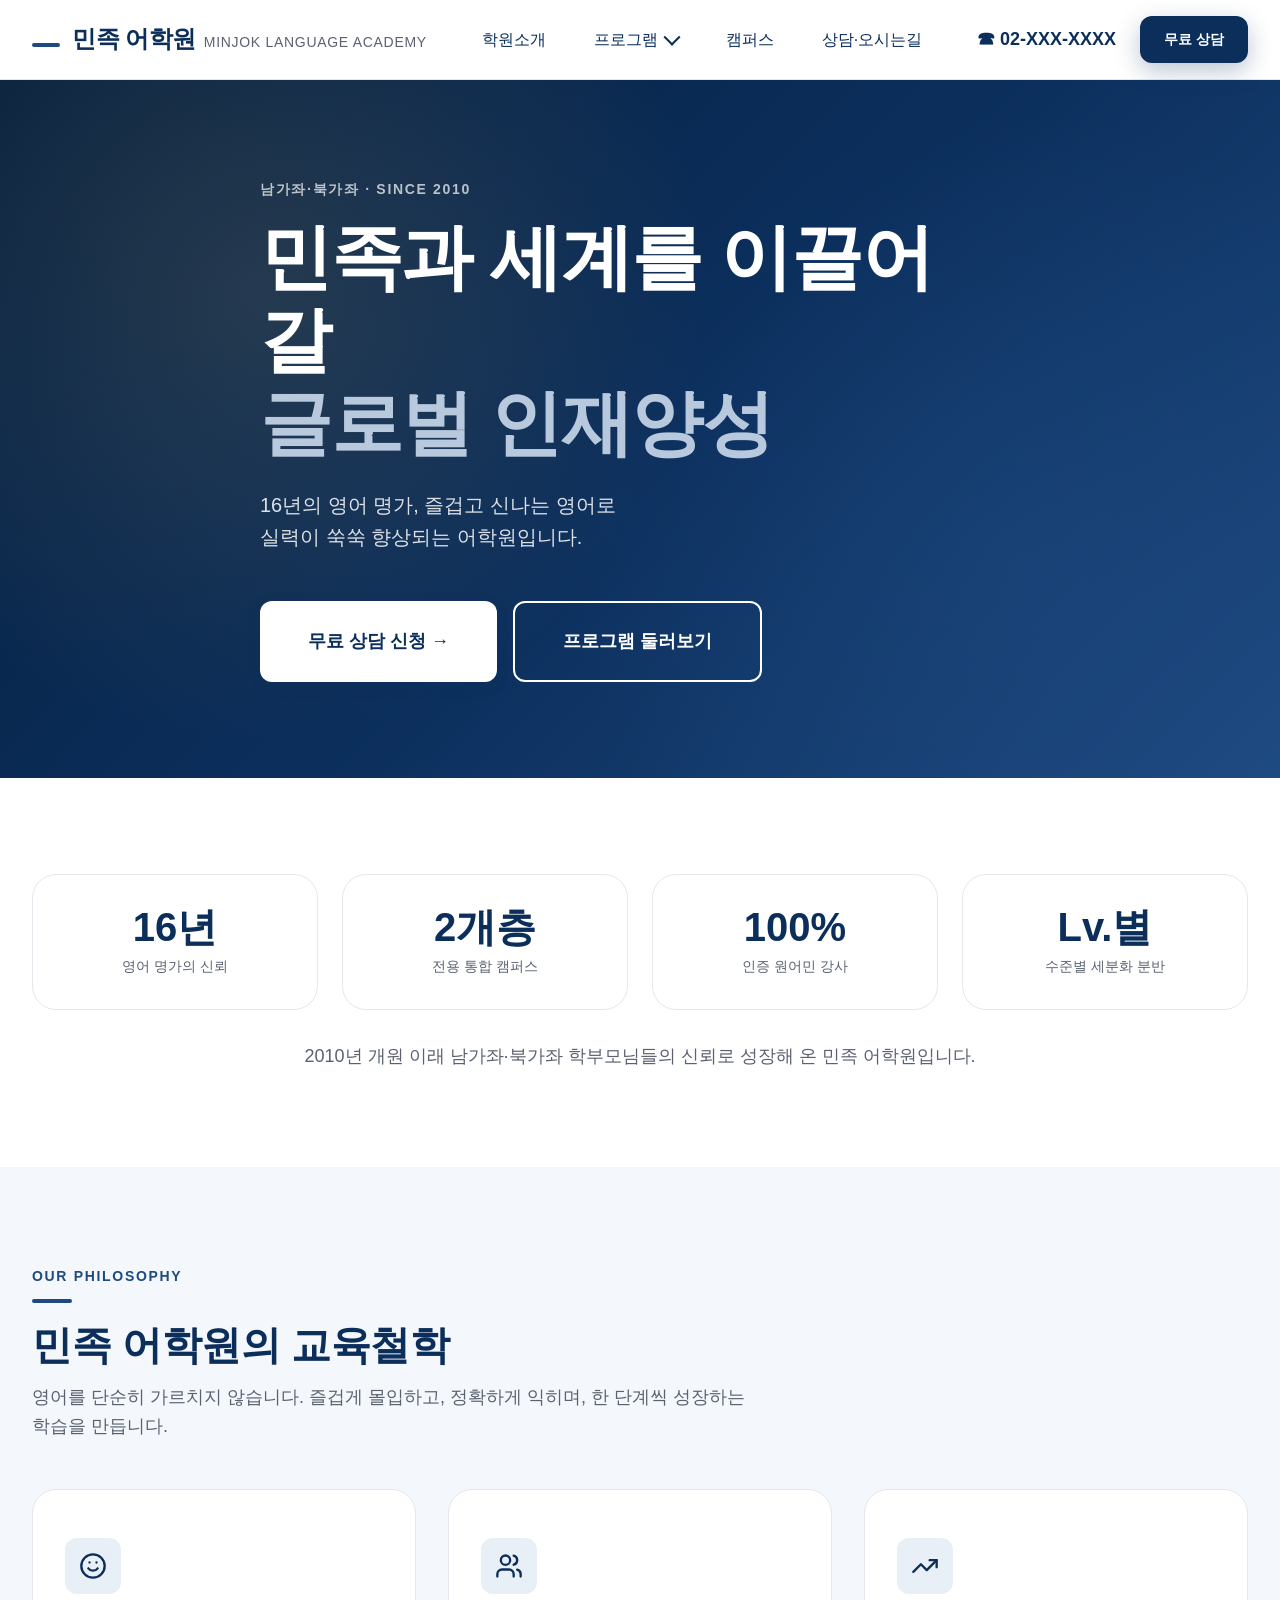
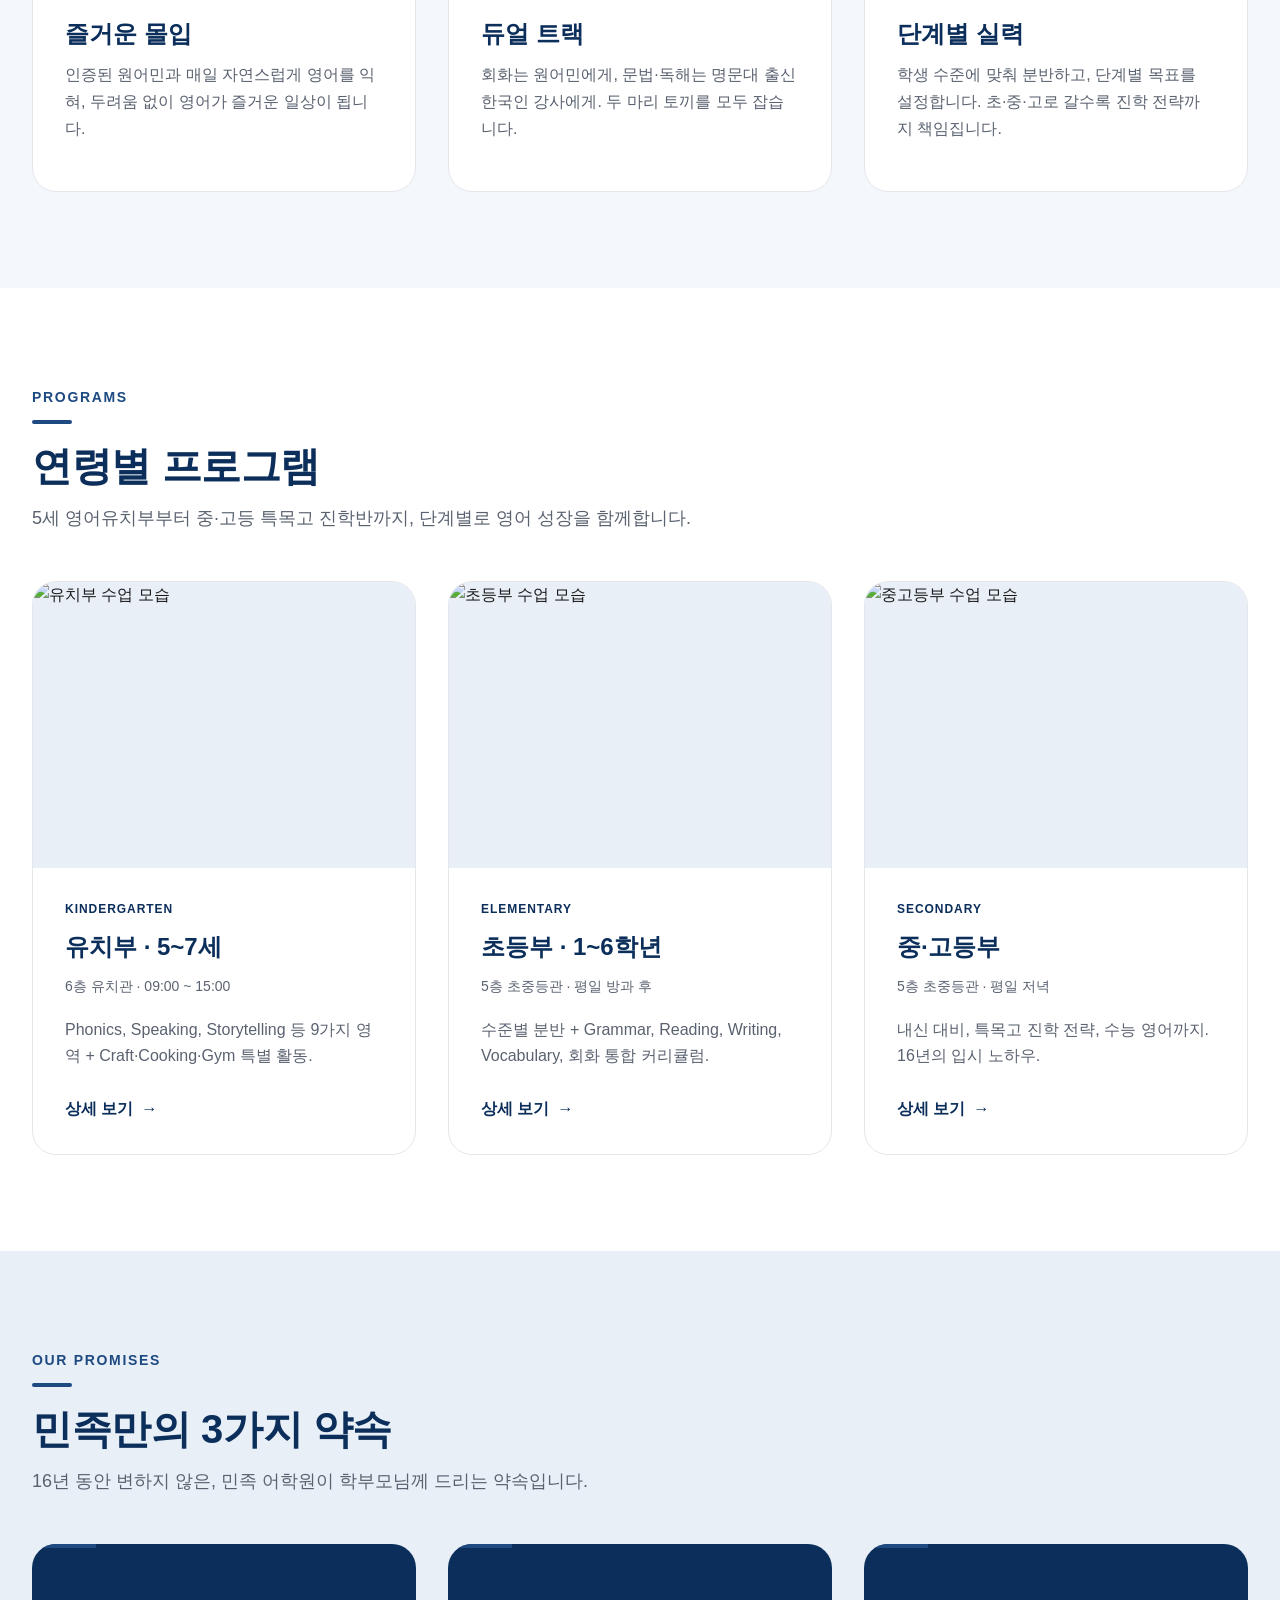
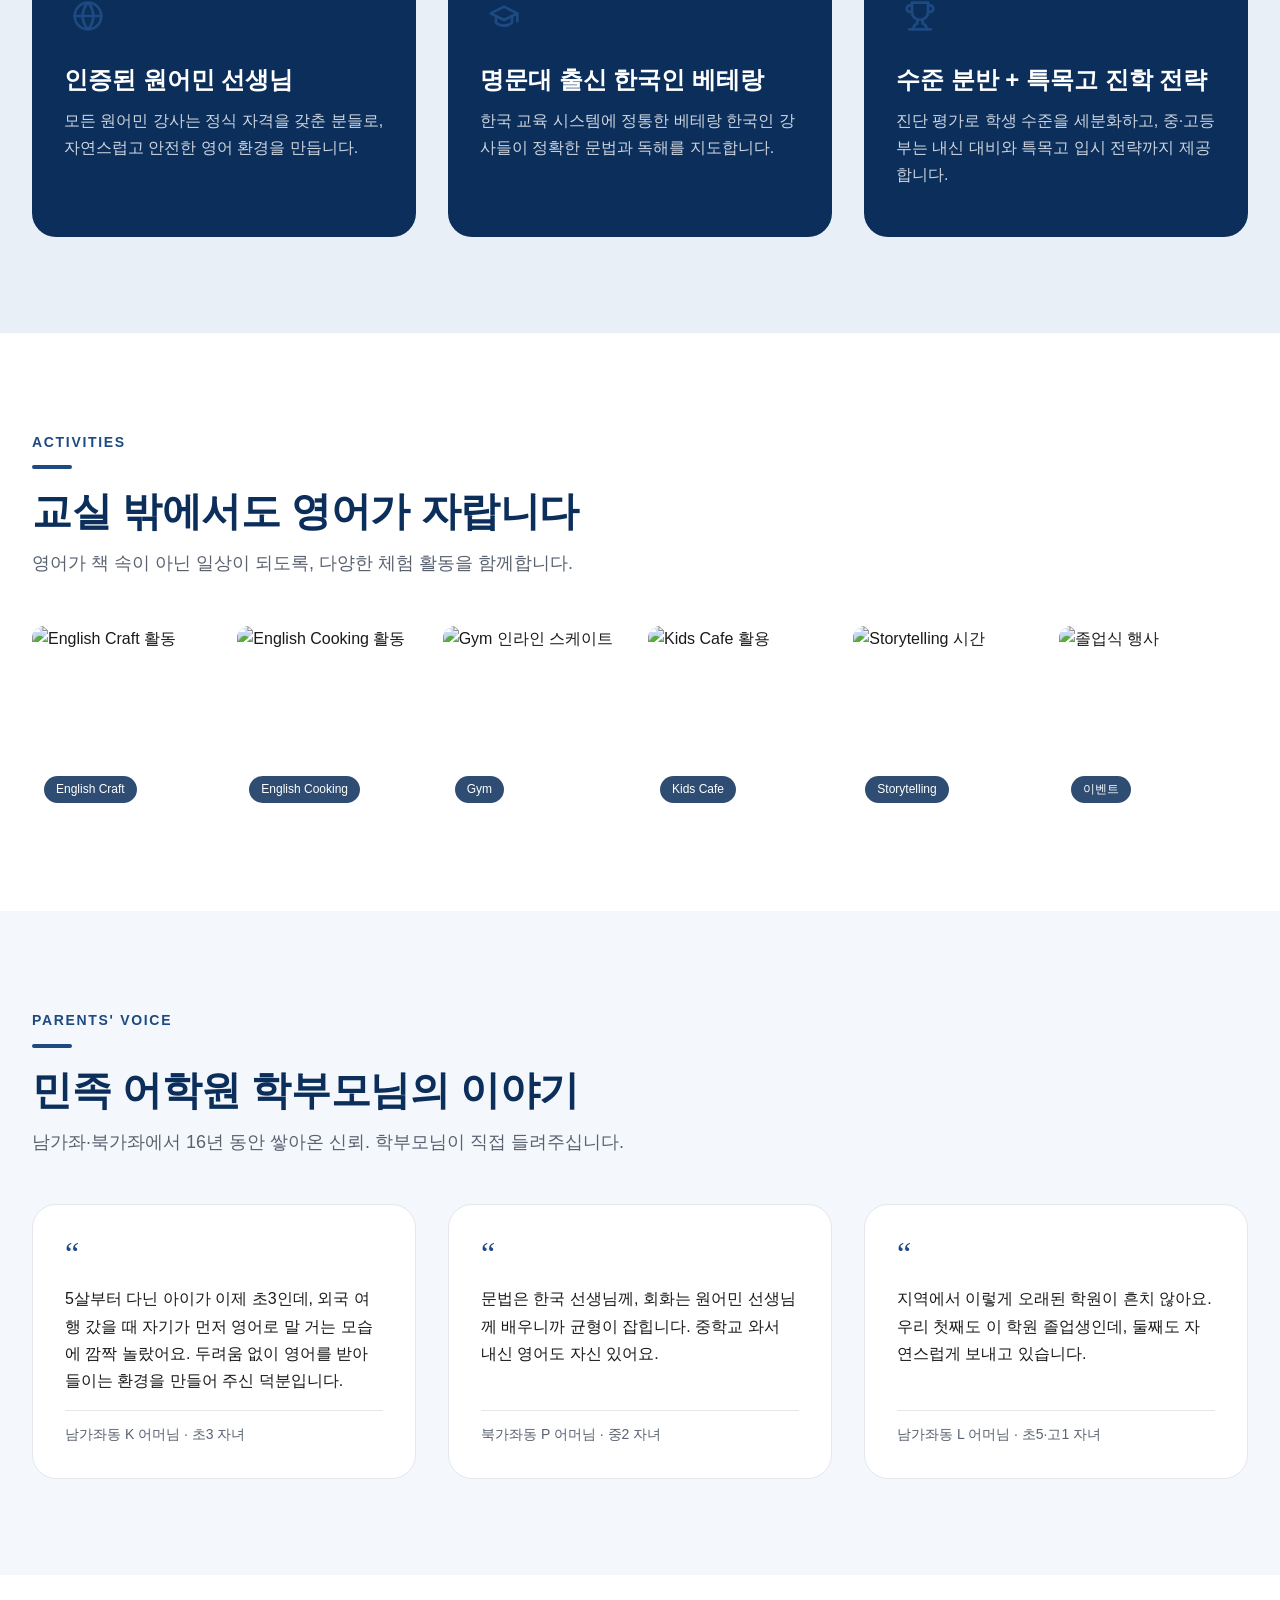
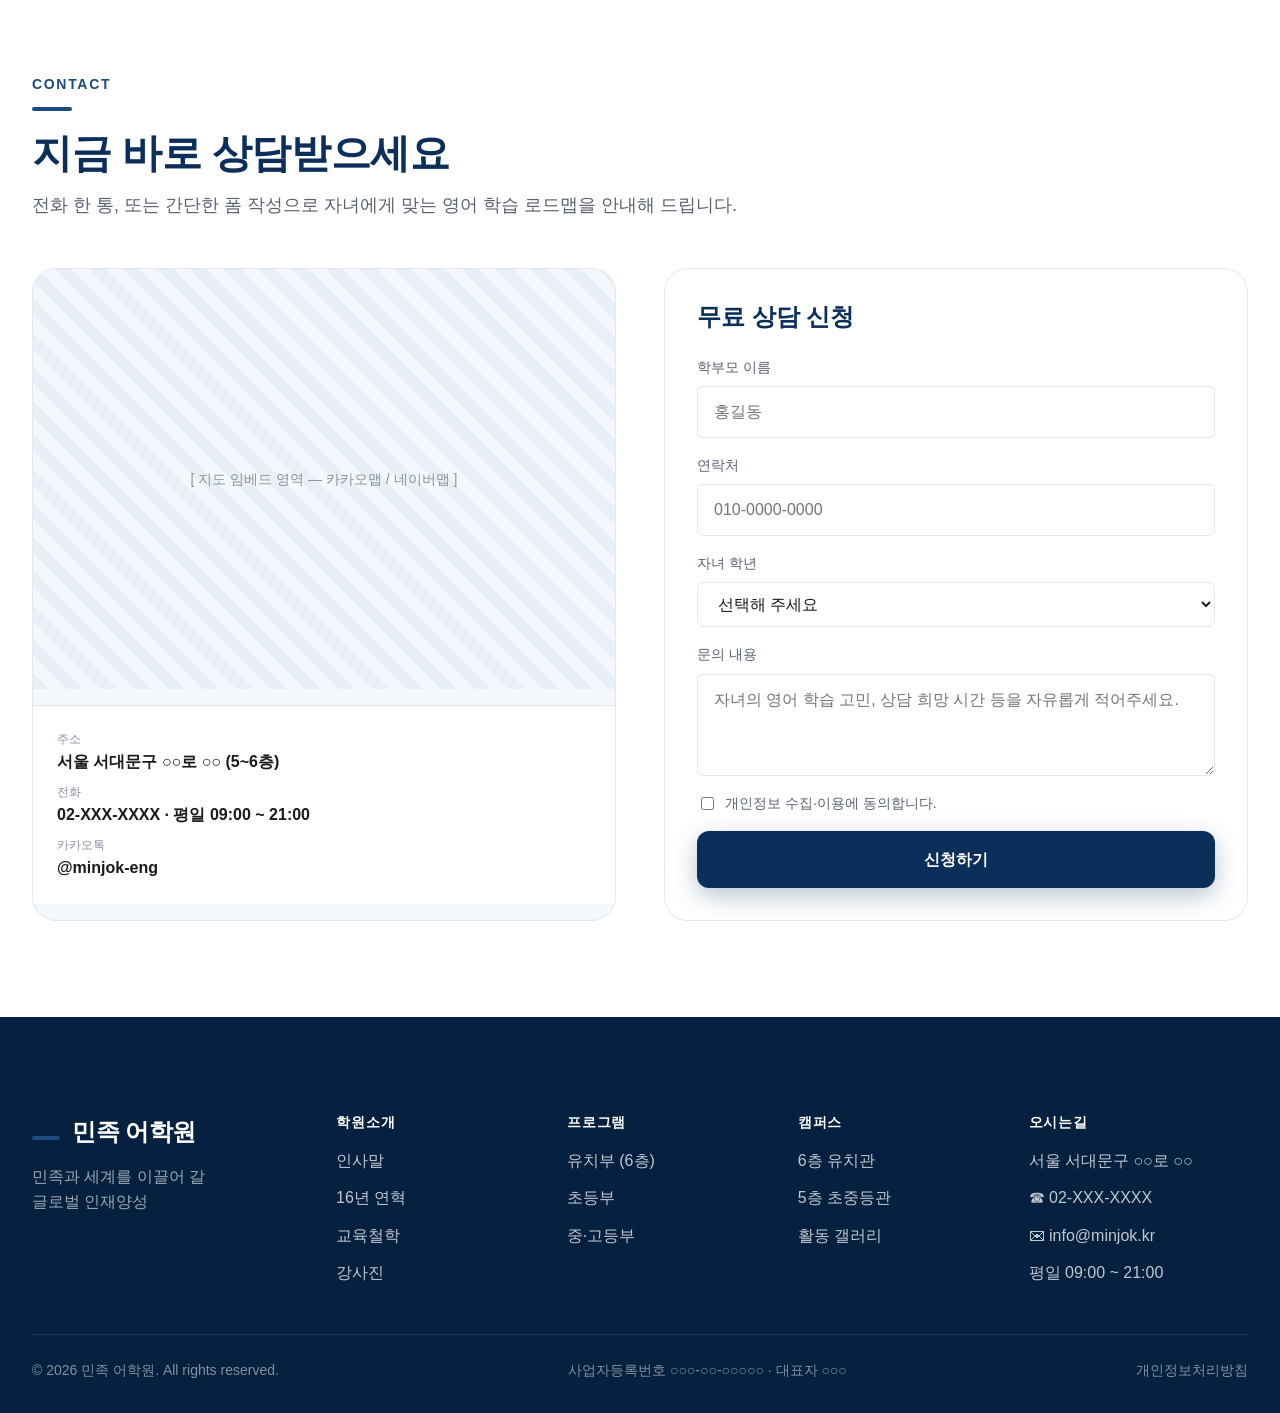
==== index.html @ 3583fe94 "Initial commit: 민족 어학원 홈페이지 — 기획안 + 1차 정적 사이트 - 기획안 6개 문서 (docs/)   - 프로젝트 개요, 사이트맵, 콘텐츠 전략, 와이어프레임," ====
<!DOCTYPE html>
<html lang="ko">
<head>
  <meta charset="UTF-8" />
  <meta name="viewport" content="width=device-width, initial-scale=1" />
  <title>민족 어학원 — 민족과 세계를 이끌어 갈 글로벌 인재양성</title>
  <meta name="description" content="2010년 개원, 인증된 원어민과 명문대 출신 한국인 베테랑 강사진이 함께하는 남가좌·북가좌 지역 영어 명문 어학원. 5~7세 영어 유치부부터 초·중·고 진학반까지." />
  <meta property="og:title" content="민족 어학원 — 16년 영어 명가" />
  <meta property="og:description" content="남가좌·북가좌 16년의 영어 명가. 즐겁고 신나는 영어로 실력이 쑥쑥." />
  <meta property="og:type" content="website" />

  <link rel="preconnect" href="https://cdn.jsdelivr.net" crossorigin />
  <link rel="stylesheet" as="style" crossorigin href="https://cdn.jsdelivr.net/gh/orioncactus/pretendard@v1.3.9/dist/web/static/pretendard.min.css" />
  <link rel="stylesheet" href="/assets/css/main.css" />
</head>
<body>
  <!-- 공통 헤더 -->
  <div data-include="/partials/header.html"></div>

  <main>
    <!-- ===== SECTION 1. Hero ===== -->
    <section class="hero" aria-label="메인 배너">
      <div class="container hero__inner">
        <span class="hero__eyebrow">남가좌·북가좌 · Since 2010</span>
        <h1>
          민족과 세계를 이끌어 갈<br/>
          <span class="hero__highlight">글로벌 인재양성</span>
        </h1>
        <p class="hero__sub">
          16년의 영어 명가, 즐겁고 신나는 영어로<br/>
          실력이 쑥쑥 향상되는 어학원입니다.
        </p>
        <div class="hero__actions">
          <a class="btn btn--white btn--lg" href="/contact.html#consult">무료 상담 신청 →</a>
          <a class="btn btn--ghost-white btn--lg" href="/programs/kindergarten.html">프로그램 둘러보기</a>
        </div>
      </div>
    </section>

    <!-- ===== SECTION 2. Stats (Trust strip) ===== -->
    <section class="section">
      <div class="container">
        <div class="stats">
          <div class="stat">
            <div class="stat__num">16<span>년</span></div>
            <div class="stat__label">영어 명가의 신뢰</div>
          </div>
          <div class="stat">
            <div class="stat__num">2<span>개층</span></div>
            <div class="stat__label">전용 통합 캠퍼스</div>
          </div>
          <div class="stat">
            <div class="stat__num">100<span>%</span></div>
            <div class="stat__label">인증 원어민 강사</div>
          </div>
          <div class="stat">
            <div class="stat__num">Lv.<span>별</span></div>
            <div class="stat__label">수준별 세분화 분반</div>
          </div>
        </div>
        <p class="stats__subline">
          2010년 개원 이래 남가좌·북가좌 학부모님들의 신뢰로 성장해 온 민족 어학원입니다.
        </p>
      </div>
    </section>

    <!-- ===== SECTION 3. Philosophy ===== -->
    <section class="section section--soft" aria-labelledby="philosophyHeading">
      <div class="container">
        <span class="eyebrow">Our Philosophy</span>
        <h2 class="section-heading" id="philosophyHeading">민족 어학원의 교육철학</h2>
        <p class="section-sub">
          영어를 단순히 가르치지 않습니다. 즐겁게 몰입하고, 정확하게 익히며, 한 단계씩 성장하는 학습을 만듭니다.
        </p>

        <div class="philosophy">
          <article class="philo-card">
            <div class="philo-card__icon" aria-hidden="true">
              <!-- Lucide: smile -->
              <svg viewBox="0 0 24 24" fill="none" stroke="currentColor" stroke-width="2" stroke-linecap="round" stroke-linejoin="round"><circle cx="12" cy="12" r="10"/><path d="M8 14s1.5 2 4 2 4-2 4-2"/><line x1="9" y1="9" x2="9.01" y2="9"/><line x1="15" y1="9" x2="15.01" y2="9"/></svg>
            </div>
            <h3>즐거운 몰입</h3>
            <p>인증된 원어민과 매일 자연스럽게 영어를 익혀, 두려움 없이 영어가 즐거운 일상이 됩니다.</p>
          </article>

          <article class="philo-card">
            <div class="philo-card__icon" aria-hidden="true">
              <!-- Lucide: users -->
              <svg viewBox="0 0 24 24" fill="none" stroke="currentColor" stroke-width="2" stroke-linecap="round" stroke-linejoin="round"><path d="M16 21v-2a4 4 0 0 0-4-4H6a4 4 0 0 0-4 4v2"/><circle cx="9" cy="7" r="4"/><path d="M22 21v-2a4 4 0 0 0-3-3.87"/><path d="M16 3.13a4 4 0 0 1 0 7.75"/></svg>
            </div>
            <h3>듀얼 트랙</h3>
            <p>회화는 원어민에게, 문법·독해는 명문대 출신 한국인 강사에게. 두 마리 토끼를 모두 잡습니다.</p>
          </article>

          <article class="philo-card">
            <div class="philo-card__icon" aria-hidden="true">
              <!-- Lucide: trending-up -->
              <svg viewBox="0 0 24 24" fill="none" stroke="currentColor" stroke-width="2" stroke-linecap="round" stroke-linejoin="round"><polyline points="22 7 13.5 15.5 8.5 10.5 2 17"/><polyline points="16 7 22 7 22 13"/></svg>
            </div>
            <h3>단계별 실력</h3>
            <p>학생 수준에 맞춰 분반하고, 단계별 목표를 설정합니다. 초·중·고로 갈수록 진학 전략까지 책임집니다.</p>
          </article>
        </div>
      </div>
    </section>

    <!-- ===== SECTION 4. Programs ===== -->
    <section class="section" aria-labelledby="programsHeading">
      <div class="container">
        <span class="eyebrow">Programs</span>
        <h2 class="section-heading" id="programsHeading">연령별 프로그램</h2>
        <p class="section-sub">5세 영어유치부부터 중·고등 특목고 진학반까지, 단계별로 영어 성장을 함께합니다.</p>

        <div class="programs">
          <article class="program-card">
            <img class="program-card__img" src="https://picsum.photos/seed/kindergarten/800/600" alt="유치부 수업 모습" loading="lazy" />
            <div class="program-card__body">
              <span class="program-card__tag">Kindergarten</span>
              <h3>유치부 · 5~7세</h3>
              <p class="program-card__meta">6층 유치관 · 09:00 ~ 15:00</p>
              <p class="program-card__desc">Phonics, Speaking, Storytelling 등 9가지 영역 + Craft·Cooking·Gym 특별 활동.</p>
              <a class="text-link program-card__link" href="/programs/kindergarten.html">상세 보기</a>
            </div>
          </article>

          <article class="program-card">
            <img class="program-card__img" src="https://picsum.photos/seed/elementary/800/600" alt="초등부 수업 모습" loading="lazy" />
            <div class="program-card__body">
              <span class="program-card__tag">Elementary</span>
              <h3>초등부 · 1~6학년</h3>
              <p class="program-card__meta">5층 초중등관 · 평일 방과 후</p>
              <p class="program-card__desc">수준별 분반 + Grammar, Reading, Writing, Vocabulary, 회화 통합 커리큘럼.</p>
              <a class="text-link program-card__link" href="/programs/elementary.html">상세 보기</a>
            </div>
          </article>

          <article class="program-card">
            <img class="program-card__img" src="https://picsum.photos/seed/secondary/800/600" alt="중고등부 수업 모습" loading="lazy" />
            <div class="program-card__body">
              <span class="program-card__tag">Secondary</span>
              <h3>중·고등부</h3>
              <p class="program-card__meta">5층 초중등관 · 평일 저녁</p>
              <p class="program-card__desc">내신 대비, 특목고 진학 전략, 수능 영어까지. 16년의 입시 노하우.</p>
              <a class="text-link program-card__link" href="/programs/secondary.html">상세 보기</a>
            </div>
          </article>
        </div>
      </div>
    </section>

    <!-- ===== SECTION 5. Promises (3) ===== -->
    <section class="section section--cool" aria-labelledby="promisesHeading">
      <div class="container">
        <span class="eyebrow">Our Promises</span>
        <h2 class="section-heading" id="promisesHeading">민족만의 3가지 약속</h2>
        <p class="section-sub">16년 동안 변하지 않은, 민족 어학원이 학부모님께 드리는 약속입니다.</p>

        <div class="promises">
          <article class="promise">
            <div class="promise__icon" aria-hidden="true">
              <!-- Lucide: globe -->
              <svg viewBox="0 0 24 24" fill="none" stroke="currentColor" stroke-width="2" stroke-linecap="round" stroke-linejoin="round"><circle cx="12" cy="12" r="10"/><line x1="2" y1="12" x2="22" y2="12"/><path d="M12 2a15.3 15.3 0 0 1 4 10 15.3 15.3 0 0 1-4 10 15.3 15.3 0 0 1-4-10 15.3 15.3 0 0 1 4-10z"/></svg>
            </div>
            <h3>인증된 원어민 선생님</h3>
            <p>모든 원어민 강사는 정식 자격을 갖춘 분들로, 자연스럽고 안전한 영어 환경을 만듭니다.</p>
          </article>

          <article class="promise">
            <div class="promise__icon" aria-hidden="true">
              <!-- Lucide: graduation-cap -->
              <svg viewBox="0 0 24 24" fill="none" stroke="currentColor" stroke-width="2" stroke-linecap="round" stroke-linejoin="round"><path d="M22 10v6M2 10l10-5 10 5-10 5z"/><path d="M6 12v5c3 3 9 3 12 0v-5"/></svg>
            </div>
            <h3>명문대 출신 한국인 베테랑</h3>
            <p>한국 교육 시스템에 정통한 베테랑 한국인 강사들이 정확한 문법과 독해를 지도합니다.</p>
          </article>

          <article class="promise">
            <div class="promise__icon" aria-hidden="true">
              <!-- Lucide: trophy -->
              <svg viewBox="0 0 24 24" fill="none" stroke="currentColor" stroke-width="2" stroke-linecap="round" stroke-linejoin="round"><path d="M6 9H4.5a2.5 2.5 0 0 1 0-5H6"/><path d="M18 9h1.5a2.5 2.5 0 0 0 0-5H18"/><path d="M4 22h16"/><path d="M10 14.66V17c0 .55-.47.98-.97 1.21C7.85 18.75 7 20.24 7 22"/><path d="M14 14.66V17c0 .55.47.98.97 1.21C16.15 18.75 17 20.24 17 22"/><path d="M18 2H6v7a6 6 0 0 0 12 0V2Z"/></svg>
            </div>
            <h3>수준 분반 + 특목고 진학 전략</h3>
            <p>진단 평가로 학생 수준을 세분화하고, 중·고등부는 내신 대비와 특목고 입시 전략까지 제공합니다.</p>
          </article>
        </div>
      </div>
    </section>

    <!-- ===== SECTION 6. Gallery ===== -->
    <section class="section" aria-labelledby="galleryHeading">
      <div class="container">
        <span class="eyebrow">Activities</span>
        <h2 class="section-heading" id="galleryHeading">교실 밖에서도 영어가 자랍니다</h2>
        <p class="section-sub">영어가 책 속이 아닌 일상이 되도록, 다양한 체험 활동을 함께합니다.</p>

        <div class="gallery">
          <div class="gallery__item"><img src="https://picsum.photos/seed/craft/600/600" alt="English Craft 활동" loading="lazy"/><span>English Craft</span></div>
          <div class="gallery__item"><img src="https://picsum.photos/seed/cooking/600/600" alt="English Cooking 활동" loading="lazy"/><span>English Cooking</span></div>
          <div class="gallery__item"><img src="https://picsum.photos/seed/gym/600/600" alt="Gym 인라인 스케이트" loading="lazy"/><span>Gym</span></div>
          <div class="gallery__item"><img src="https://picsum.photos/seed/cafe/600/600" alt="Kids Cafe 활용" loading="lazy"/><span>Kids Cafe</span></div>
          <div class="gallery__item"><img src="https://picsum.photos/seed/storytelling/600/600" alt="Storytelling 시간" loading="lazy"/><span>Storytelling</span></div>
          <div class="gallery__item"><img src="https://picsum.photos/seed/event/600/600" alt="졸업식 행사" loading="lazy"/><span>이벤트</span></div>
        </div>
      </div>
    </section>

    <!-- ===== SECTION 7. Reviews ===== -->
    <section class="section section--soft" aria-labelledby="reviewsHeading">
      <div class="container">
        <span class="eyebrow">Parents' Voice</span>
        <h2 class="section-heading" id="reviewsHeading">민족 어학원 학부모님의 이야기</h2>
        <p class="section-sub">남가좌·북가좌에서 16년 동안 쌓아온 신뢰. 학부모님이 직접 들려주십니다.</p>

        <div class="reviews">
          <article class="review">
            <span class="review__quote" aria-hidden="true">“</span>
            <p class="review__body">5살부터 다닌 아이가 이제 초3인데, 외국 여행 갔을 때 자기가 먼저 영어로 말 거는 모습에 깜짝 놀랐어요. 두려움 없이 영어를 받아들이는 환경을 만들어 주신 덕분입니다.</p>
            <p class="review__author">남가좌동 K 어머님 · 초3 자녀</p>
          </article>

          <article class="review">
            <span class="review__quote" aria-hidden="true">“</span>
            <p class="review__body">문법은 한국 선생님께, 회화는 원어민 선생님께 배우니까 균형이 잡힙니다. 중학교 와서 내신 영어도 자신 있어요.</p>
            <p class="review__author">북가좌동 P 어머님 · 중2 자녀</p>
          </article>

          <article class="review">
            <span class="review__quote" aria-hidden="true">“</span>
            <p class="review__body">지역에서 이렇게 오래된 학원이 흔치 않아요. 우리 첫째도 이 학원 졸업생인데, 둘째도 자연스럽게 보내고 있습니다.</p>
            <p class="review__author">남가좌동 L 어머님 · 초5·고1 자녀</p>
          </article>
        </div>
      </div>
    </section>

    <!-- ===== SECTION 8. Contact ===== -->
    <section class="section" id="consult" aria-labelledby="contactHeading">
      <div class="container">
        <span class="eyebrow">Contact</span>
        <h2 class="section-heading" id="contactHeading">지금 바로 상담받으세요</h2>
        <p class="section-sub">
          전화 한 통, 또는 간단한 폼 작성으로 자녀에게 맞는 영어 학습 로드맵을 안내해 드립니다.
        </p>

        <div class="contact-grid">
          <div class="map-card">
            <div class="map-card__map" aria-label="지도">[ 지도 임베드 영역 — 카카오맵 / 네이버맵 ]</div>
            <dl class="map-card__info">
              <div><dt>주소</dt><dd>서울 서대문구 ○○로 ○○ (5~6층)</dd></div>
              <div><dt>전화</dt><dd><a href="tel:02-XXX-XXXX">02-XXX-XXXX</a> · 평일 09:00 ~ 21:00</dd></div>
              <div><dt>카카오톡</dt><dd>@minjok-eng</dd></div>
            </dl>
          </div>

          <form class="contact-form" id="consultForm" novalidate>
            <h3>무료 상담 신청</h3>
            <div class="form-row">
              <label for="parentName">학부모 이름</label>
              <input id="parentName" name="parentName" type="text" required placeholder="홍길동" />
            </div>
            <div class="form-row">
              <label for="phone">연락처</label>
              <input id="phone" name="phone" type="tel" required placeholder="010-0000-0000" />
            </div>
            <div class="form-row">
              <label for="grade">자녀 학년</label>
              <select id="grade" name="grade" required>
                <option value="">선택해 주세요</option>
                <option>유아 5세</option>
                <option>유아 6세</option>
                <option>유아 7세</option>
                <option>초1</option>
                <option>초2</option>
                <option>초3</option>
                <option>초4</option>
                <option>초5</option>
                <option>초6</option>
                <option>중1</option>
                <option>중2</option>
                <option>중3</option>
                <option>고1~3</option>
              </select>
            </div>
            <div class="form-row">
              <label for="message">문의 내용</label>
              <textarea id="message" name="message" rows="3" placeholder="자녀의 영어 학습 고민, 상담 희망 시간 등을 자유롭게 적어주세요."></textarea>
            </div>
            <label class="form-checkbox">
              <input type="checkbox" required />
              개인정보 수집·이용에 동의합니다.
            </label>
            <button class="btn btn--primary btn--block" type="submit">신청하기</button>
            <p class="form-status" role="status" aria-live="polite"></p>
          </form>
        </div>
      </div>
    </section>
  </main>

  <!-- 공통 푸터 -->
  <div data-include="/partials/footer.html"></div>

  <script src="/assets/js/main.js"></script>
</body>
</html>
---- assets/css/main.css ----
/* ============================================================
   민족 어학원 — main.css
   디자인 토큰은 docs/04-design-guide.md 기반.
   ============================================================ */

/* -----------------------------
   1. Design Tokens
   ----------------------------- */
:root {
  /* Brand — RISE-style deep blue + white monochrome */
  --color-primary: #0B2E5B;
  --color-primary-dark: #06203F;
  --color-primary-light: #1E4A82;
  --color-accent: #1E4A82;
  --color-accent-dark: #0B2E5B;
  --color-accent-light: #B8C9DD;

  /* Neutral */
  --color-bg: #FFFFFF;
  --color-bg-soft: #F4F7FB;
  --color-bg-cool: #E8EFF7;
  --color-text: #1A1A1A;
  --color-text-sub: #5A6270;
  --color-text-mute: #8B92A0;
  --color-border: #E4E7EB;
  --color-border-strong: #C9CED6;

  /* System */
  --color-success: #16A34A;
  --color-warning: #F59E0B;
  --color-error: #DC2626;

  /* Typography */
  --font-sans: "Pretendard", "Noto Sans KR", -apple-system, BlinkMacSystemFont,
               "Segoe UI", "Helvetica Neue", Arial, sans-serif;
  --font-serif: "Noto Serif KR", Georgia, serif;
  --font-en: "Inter", -apple-system, sans-serif;

  --fs-xs: 12px;  --fs-sm: 14px;  --fs-base: 16px; --fs-md: 18px;
  --fs-lg: 20px;  --fs-xl: 24px;  --fs-2xl: 32px;  --fs-3xl: 40px;
  --fs-4xl: 56px; --fs-5xl: 72px;

  --fw-regular: 400; --fw-medium: 500; --fw-semibold: 600;
  --fw-bold: 700;    --fw-extrabold: 800;

  /* Spacing */
  --sp-1: 4px;  --sp-2: 8px;  --sp-3: 12px; --sp-4: 16px;
  --sp-5: 24px; --sp-6: 32px; --sp-7: 48px; --sp-8: 64px;
  --sp-9: 96px; --sp-10: 128px;

  /* Layout */
  --container-max: 1280px;
  --container-narrow: 960px;
  --header-h: 80px;

  /* Radius */
  --radius-sm: 6px;
  --radius-md: 12px;
  --radius-lg: 24px;
  --radius-pill: 999px;

  /* Shadow */
  --shadow-sm: 0 1px 2px rgba(0, 0, 0, 0.04);
  --shadow-md: 0 4px 16px rgba(11, 46, 91, 0.08);
  --shadow-lg: 0 12px 32px rgba(11, 46, 91, 0.12);
  --shadow-cta: 0 8px 24px rgba(11, 46, 91, 0.28);

  /* Motion */
  --t-base: 0.2s ease;
  --t-slow: 0.4s ease;
}

@media (max-width: 767px) {
  :root {
    --header-h: 64px;
    --fs-5xl: 40px;
    --fs-4xl: 32px;
    --fs-3xl: 28px;
    --fs-2xl: 24px;
  }
}

/* -----------------------------
   2. Base Reset
   ----------------------------- */
*, *::before, *::after { box-sizing: border-box; }

html { -webkit-text-size-adjust: 100%; scroll-behavior: smooth; }
body {
  margin: 0;
  font-family: var(--font-sans);
  font-size: var(--fs-base);
  font-weight: var(--fw-regular);
  line-height: 1.6;
  color: var(--color-text);
  background: var(--color-bg);
  -webkit-font-smoothing: antialiased;
  -moz-osx-font-smoothing: grayscale;
}
img, picture, svg { max-width: 100%; display: block; }
button { font: inherit; cursor: pointer; border: none; background: none; color: inherit; }
a { color: inherit; text-decoration: none; transition: color var(--t-base); }
h1, h2, h3, h4, h5, h6 { margin: 0; line-height: 1.3; font-weight: var(--fw-bold); color: var(--color-primary); }
p { margin: 0; }
ul, ol { margin: 0; padding: 0; list-style: none; }
input, select, textarea {
  font: inherit;
  color: inherit;
  border: 1px solid var(--color-border);
  border-radius: var(--radius-sm);
  padding: var(--sp-3) var(--sp-4);
  background: var(--color-bg);
  width: 100%;
  transition: border-color var(--t-base);
}
input:focus, select:focus, textarea:focus {
  outline: none;
  border-color: var(--color-primary);
  border-width: 2px;
  padding: calc(var(--sp-3) - 1px) calc(var(--sp-4) - 1px);
}
:focus-visible {
  outline: 2px solid var(--color-accent);
  outline-offset: 2px;
}

@media (prefers-reduced-motion: reduce) {
  *, *::before, *::after {
    animation-duration: 0.01ms !important;
    transition-duration: 0.01ms !important;
  }
}

/* -----------------------------
   3. Layout Helpers
   ----------------------------- */
.container {
  max-width: var(--container-max);
  margin: 0 auto;
  padding: 0 var(--sp-6);
}
.container--narrow { max-width: var(--container-narrow); }

@media (max-width: 1023px) {
  .container { padding: 0 var(--sp-5); }
}
@media (max-width: 767px) {
  .container { padding: 0 var(--sp-4); }
}

.section {
  padding: var(--sp-9) 0;
}
.section--soft { background: var(--color-bg-soft); }
.section--cool { background: var(--color-bg-cool); }
.section--dark { background: var(--color-primary); color: #fff; }
.section--dark h1, .section--dark h2, .section--dark h3 { color: #fff; }

@media (max-width: 767px) {
  .section { padding: var(--sp-7) 0; }
}

/* -----------------------------
   4. Typography Utilities
   ----------------------------- */
.eyebrow {
  display: inline-block;
  font-size: var(--fs-sm);
  font-weight: var(--fw-semibold);
  letter-spacing: 0.12em;
  color: var(--color-primary-light);
  text-transform: uppercase;
  margin-bottom: var(--sp-3);
}
.section-heading {
  font-size: var(--fs-3xl);
  letter-spacing: -0.01em;
  margin-bottom: var(--sp-3);
}
.section-heading::before {
  content: "";
  display: block;
  width: 40px;
  height: 4px;
  background: var(--color-accent);
  margin-bottom: var(--sp-4);
  border-radius: 2px;
}
.section--dark .section-heading::before { background: var(--color-accent-light); }
.section-sub {
  color: var(--color-text-sub);
  font-size: var(--fs-md);
  margin-bottom: var(--sp-7);
  max-width: 720px;
}
.section--dark .section-sub { color: rgba(255, 255, 255, 0.8); }

.text-center { text-align: center; }
.text-accent { color: var(--color-accent-dark); }

/* -----------------------------
   5. Buttons
   ----------------------------- */
.btn {
  display: inline-flex;
  align-items: center;
  justify-content: center;
  gap: var(--sp-2);
  padding: var(--sp-4) var(--sp-6);
  font-size: var(--fs-base);
  font-weight: var(--fw-bold);
  border-radius: var(--radius-md);
  transition: transform var(--t-base), box-shadow var(--t-base),
              background var(--t-base), color var(--t-base);
  white-space: nowrap;
}
.btn--primary {
  background: var(--color-primary);
  color: #fff;
  box-shadow: var(--shadow-cta);
}
.btn--primary:hover {
  background: var(--color-primary-dark);
  transform: translateY(-2px);
  color: #fff;
}
.btn--white {
  background: #fff;
  color: var(--color-primary);
  box-shadow: var(--shadow-md);
}
.btn--white:hover {
  background: var(--color-bg-soft);
  transform: translateY(-2px);
  color: var(--color-primary);
}
.btn--secondary {
  background: transparent;
  color: var(--color-primary);
  border: 2px solid var(--color-primary);
}
.btn--secondary:hover {
  background: var(--color-primary);
  color: #fff;
}
.btn--ghost-white {
  background: transparent;
  color: #fff;
  border: 2px solid #fff;
}
.btn--ghost-white:hover {
  background: #fff;
  color: var(--color-primary);
}
.btn--lg { padding: var(--sp-5) var(--sp-7); font-size: var(--fs-md); }
.btn--block { width: 100%; }

.text-link {
  display: inline-flex;
  align-items: center;
  gap: var(--sp-2);
  color: var(--color-primary);
  font-weight: var(--fw-semibold);
}
.text-link::after {
  content: "→";
  transition: transform var(--t-base);
}
.text-link:hover::after { transform: translateX(4px); }

/* -----------------------------
   6. Header
   ----------------------------- */
.site-header {
  position: sticky;
  top: 0;
  left: 0;
  right: 0;
  height: var(--header-h);
  background: rgba(255, 255, 255, 0.96);
  backdrop-filter: blur(8px);
  border-bottom: 1px solid var(--color-border);
  z-index: 100;
  transition: box-shadow var(--t-base);
}
.site-header.is-scrolled { box-shadow: var(--shadow-sm); }
.site-header__inner {
  height: 100%;
  display: flex;
  align-items: center;
  justify-content: space-between;
  gap: var(--sp-6);
}
.brand {
  display: inline-flex;
  align-items: baseline;
  gap: var(--sp-2);
  font-size: var(--fs-xl);
  font-weight: var(--fw-extrabold);
  color: var(--color-primary);
  letter-spacing: -0.02em;
}
.brand__mark {
  display: inline-block;
  width: 28px;
  height: 4px;
  background: var(--color-accent);
  border-radius: 2px;
  margin-right: var(--sp-1);
}
.brand__en {
  font-family: var(--font-en);
  font-size: var(--fs-sm);
  font-weight: var(--fw-medium);
  color: var(--color-text-sub);
  letter-spacing: 0.05em;
  text-transform: uppercase;
}

.nav { display: flex; align-items: center; gap: var(--sp-7); }
.nav__list {
  display: flex;
  align-items: center;
  gap: var(--sp-7);
}
.nav__item { position: relative; }
.nav__link {
  font-size: var(--fs-base);
  font-weight: var(--fw-medium);
  color: var(--color-primary);
  padding: var(--sp-3) 0;
  display: inline-flex;
  align-items: center;
  gap: var(--sp-2);
}
.nav__link:hover { color: var(--color-accent-dark); }
.nav__caret {
  width: 12px; height: 12px;
  display: inline-block;
  border-right: 2px solid currentColor;
  border-bottom: 2px solid currentColor;
  transform: rotate(45deg) translate(-2px, -2px);
}
.nav__dropdown {
  position: absolute;
  top: 100%;
  left: 50%;
  transform: translateX(-50%) translateY(-10px);
  background: #fff;
  border: 1px solid var(--color-border);
  border-radius: var(--radius-md);
  box-shadow: var(--shadow-lg);
  min-width: 200px;
  padding: var(--sp-2);
  opacity: 0;
  visibility: hidden;
  transition: opacity var(--t-base), transform var(--t-base), visibility var(--t-base);
}
.nav__item:hover .nav__dropdown,
.nav__item:focus-within .nav__dropdown {
  opacity: 1;
  visibility: visible;
  transform: translateX(-50%) translateY(0);
}
.nav__dropdown a {
  display: block;
  padding: var(--sp-3) var(--sp-4);
  border-radius: var(--radius-sm);
  font-size: var(--fs-sm);
  color: var(--color-primary);
}
.nav__dropdown a:hover { background: var(--color-bg-soft); color: var(--color-accent-dark); }

.header-cta { display: flex; align-items: center; gap: var(--sp-5); }
.header-phone {
  font-weight: var(--fw-semibold);
  color: var(--color-primary);
  font-family: var(--font-en);
  font-size: var(--fs-md);
}
.header-phone::before { content: "☎ "; }
.header-cta .btn { padding: var(--sp-3) var(--sp-5); font-size: var(--fs-sm); }

.menu-toggle {
  display: none;
  width: 40px; height: 40px;
  align-items: center;
  justify-content: center;
}
.menu-toggle__bar,
.menu-toggle__bar::before,
.menu-toggle__bar::after {
  display: block;
  width: 24px; height: 2px;
  background: var(--color-primary);
  transition: transform var(--t-base);
}
.menu-toggle__bar { position: relative; }
.menu-toggle__bar::before { content: ""; position: absolute; top: -8px; left: 0; }
.menu-toggle__bar::after  { content: ""; position: absolute; top: 8px; left: 0; }

@media (max-width: 1023px) {
  .nav, .header-cta .btn, .header-phone { display: none; }
  .menu-toggle { display: inline-flex; }
}

/* Mobile menu overlay */
.mobile-menu {
  position: fixed;
  inset: 0;
  background: #fff;
  z-index: 200;
  padding: var(--sp-6);
  display: flex;
  flex-direction: column;
  gap: var(--sp-5);
  transform: translateX(100%);
  transition: transform var(--t-slow);
  overflow-y: auto;
}
.mobile-menu.is-open { transform: translateX(0); }
.mobile-menu__head {
  display: flex; align-items: center; justify-content: space-between;
}
.mobile-menu__close {
  width: 40px; height: 40px;
  display: inline-flex;
  align-items: center;
  justify-content: center;
  font-size: var(--fs-xl);
  color: var(--color-primary);
}
.mobile-menu__list { display: flex; flex-direction: column; gap: var(--sp-2); }
.mobile-menu__list a {
  display: block;
  padding: var(--sp-4) var(--sp-2);
  font-size: var(--fs-md);
  font-weight: var(--fw-semibold);
  color: var(--color-primary);
  border-bottom: 1px solid var(--color-border);
}
.mobile-menu__list a.sub { font-size: var(--fs-base); font-weight: var(--fw-regular); padding-left: var(--sp-5); color: var(--color-text-sub); border-bottom: none; }
.mobile-menu__cta { margin-top: auto; display: flex; flex-direction: column; gap: var(--sp-3); }

/* -----------------------------
   7. Hero
   ----------------------------- */
.hero {
  position: relative;
  min-height: 640px;
  display: flex;
  align-items: center;
  color: #fff;
  overflow: hidden;
  background: linear-gradient(135deg, #06203F 0%, #0B2E5B 50%, #1E4A82 100%);
}
.hero::after {
  /* placeholder image overlay - replace with real photo */
  content: "";
  position: absolute;
  inset: 0;
  background-image:
    radial-gradient(circle at 20% 30%, rgba(201, 169, 97, 0.15) 0%, transparent 40%),
    radial-gradient(circle at 80% 70%, rgba(30, 74, 130, 0.4) 0%, transparent 40%);
  pointer-events: none;
}
.hero__inner {
  position: relative;
  z-index: 1;
  padding: var(--sp-9) 0;
  max-width: 760px;
}
.hero__eyebrow {
  display: inline-block;
  font-size: var(--fs-sm);
  letter-spacing: 0.12em;
  text-transform: uppercase;
  color: rgba(255, 255, 255, 0.7);
  margin-bottom: var(--sp-4);
  font-weight: var(--fw-semibold);
}
.hero h1 {
  color: #fff;
  font-size: var(--fs-5xl);
  font-weight: var(--fw-extrabold);
  letter-spacing: -0.02em;
  line-height: 1.15;
  margin-bottom: var(--sp-5);
}
.hero__highlight { color: var(--color-accent-light); }
.hero__sub {
  font-size: var(--fs-lg);
  color: rgba(255, 255, 255, 0.85);
  line-height: 1.6;
  margin-bottom: var(--sp-7);
  max-width: 560px;
}
.hero__actions { display: flex; flex-wrap: wrap; gap: var(--sp-4); }

@media (max-width: 767px) {
  .hero { min-height: 520px; }
  .hero__sub { font-size: var(--fs-base); }
}

/* -----------------------------
   8. Stats (Trust strip)
   ----------------------------- */
.stats {
  display: grid;
  grid-template-columns: repeat(4, 1fr);
  gap: var(--sp-5);
}
.stat {
  background: #fff;
  border: 1px solid var(--color-border);
  border-radius: var(--radius-lg);
  padding: var(--sp-6) var(--sp-5);
  text-align: center;
  transition: transform var(--t-base), box-shadow var(--t-base);
}
.stat:hover { transform: translateY(-4px); box-shadow: var(--shadow-md); }
.stat__num {
  font-family: var(--font-en);
  font-size: var(--fs-3xl);
  font-weight: var(--fw-extrabold);
  color: var(--color-primary);
  line-height: 1;
  margin-bottom: var(--sp-2);
}
.stat__num span { color: var(--color-accent-dark); }
.stat__label {
  font-size: var(--fs-sm);
  font-weight: var(--fw-medium);
  color: var(--color-text-sub);
}
.stats__subline {
  text-align: center;
  margin-top: var(--sp-6);
  color: var(--color-text-sub);
  font-size: var(--fs-md);
}

@media (max-width: 767px) {
  .stats { grid-template-columns: repeat(2, 1fr); gap: var(--sp-3); }
  .stat { padding: var(--sp-5) var(--sp-4); }
  .stat__num { font-size: var(--fs-2xl); }
}

/* -----------------------------
   9. Philosophy
   ----------------------------- */
.philosophy { display: grid; grid-template-columns: repeat(3, 1fr); gap: var(--sp-6); }
.philo-card {
  background: #fff;
  border: 1px solid var(--color-border);
  border-radius: var(--radius-lg);
  padding: var(--sp-7) var(--sp-6);
  transition: transform var(--t-base), box-shadow var(--t-base);
}
.philo-card:hover { transform: translateY(-4px); box-shadow: var(--shadow-md); }
.philo-card__icon {
  width: 56px; height: 56px;
  display: inline-flex;
  align-items: center;
  justify-content: center;
  background: var(--color-bg-cool);
  border-radius: var(--radius-md);
  margin-bottom: var(--sp-5);
  color: var(--color-primary);
}
.philo-card__icon svg { width: 28px; height: 28px; }
.philo-card h3 {
  font-size: var(--fs-xl);
  margin-bottom: var(--sp-3);
}
.philo-card p { color: var(--color-text-sub); line-height: 1.7; }

@media (max-width: 767px) {
  .philosophy { grid-template-columns: 1fr; }
}

/* -----------------------------
   10. Programs
   ----------------------------- */
.programs { display: grid; grid-template-columns: repeat(3, 1fr); gap: var(--sp-6); }
.program-card {
  background: #fff;
  border: 1px solid var(--color-border);
  border-radius: var(--radius-lg);
  overflow: hidden;
  display: flex;
  flex-direction: column;
  transition: transform var(--t-base), box-shadow var(--t-base);
}
.program-card:hover { transform: translateY(-4px); box-shadow: var(--shadow-lg); }
.program-card__img {
  aspect-ratio: 4 / 3;
  width: 100%;
  object-fit: cover;
  background: var(--color-bg-cool);
}
.program-card__body { padding: var(--sp-6); display: flex; flex-direction: column; gap: var(--sp-3); flex: 1; }
.program-card__tag {
  display: inline-block;
  font-size: var(--fs-xs);
  letter-spacing: 0.08em;
  font-weight: var(--fw-semibold);
  color: var(--color-accent-dark);
  text-transform: uppercase;
}
.program-card h3 { font-size: var(--fs-xl); }
.program-card__meta {
  font-size: var(--fs-sm);
  color: var(--color-text-sub);
  margin-bottom: var(--sp-2);
}
.program-card__desc { color: var(--color-text-sub); line-height: 1.6; flex: 1; }
.program-card__link { margin-top: var(--sp-4); }

@media (max-width: 1023px) { .programs { grid-template-columns: 1fr; } }

/* -----------------------------
   11. Promises (3 cards)
   ----------------------------- */
.promises {
  display: grid;
  grid-template-columns: repeat(3, 1fr);
  gap: var(--sp-6);
}
.promise {
  background: var(--color-primary);
  color: #fff;
  border-radius: var(--radius-lg);
  padding: var(--sp-7) var(--sp-6);
  position: relative;
  overflow: hidden;
}
.promise::before {
  content: "";
  position: absolute;
  top: 0; left: 0;
  width: 64px; height: 4px;
  background: var(--color-accent);
}
.promise__icon {
  width: 48px; height: 48px;
  display: inline-flex;
  align-items: center;
  justify-content: center;
  margin-bottom: var(--sp-5);
  color: var(--color-accent);
}
.promise__icon svg { width: 32px; height: 32px; }
.promise h3 { color: #fff; font-size: var(--fs-xl); margin-bottom: var(--sp-3); }
.promise p { color: rgba(255, 255, 255, 0.8); line-height: 1.7; }

@media (max-width: 1023px) { .promises { grid-template-columns: 1fr; } }

/* -----------------------------
   12. Gallery
   ----------------------------- */
.gallery {
  display: grid;
  grid-template-columns: repeat(6, 1fr);
  gap: var(--sp-4);
}
.gallery__item {
  aspect-ratio: 1 / 1;
  border-radius: var(--radius-md);
  overflow: hidden;
  position: relative;
}
.gallery__item img {
  width: 100%; height: 100%; object-fit: cover;
  transition: transform var(--t-slow);
}
.gallery__item:hover img { transform: scale(1.05); }
.gallery__item span {
  position: absolute;
  left: var(--sp-3); bottom: var(--sp-3);
  background: rgba(11, 46, 91, 0.85);
  color: #fff;
  font-size: var(--fs-xs);
  font-weight: var(--fw-medium);
  padding: var(--sp-1) var(--sp-3);
  border-radius: var(--radius-pill);
}

@media (max-width: 1023px) { .gallery { grid-template-columns: repeat(3, 1fr); } }
@media (max-width: 767px)  { .gallery { grid-template-columns: repeat(2, 1fr); } }

/* -----------------------------
   13. Reviews
   ----------------------------- */
.reviews { display: grid; grid-template-columns: repeat(3, 1fr); gap: var(--sp-6); }
.review {
  background: #fff;
  border: 1px solid var(--color-border);
  border-radius: var(--radius-lg);
  padding: var(--sp-6);
  display: flex;
  flex-direction: column;
  gap: var(--sp-4);
}
.review__quote {
  font-size: var(--fs-2xl);
  color: var(--color-accent);
  line-height: 1;
  font-family: var(--font-serif);
}
.review__body {
  color: var(--color-text);
  line-height: 1.7;
  flex: 1;
}
.review__author {
  font-size: var(--fs-sm);
  color: var(--color-text-sub);
  font-weight: var(--fw-medium);
  border-top: 1px solid var(--color-border);
  padding-top: var(--sp-3);
}

@media (max-width: 1023px) { .reviews { grid-template-columns: 1fr; } }

/* -----------------------------
   14. Contact (map + form)
   ----------------------------- */
.contact-grid {
  display: grid;
  grid-template-columns: 1fr 1fr;
  gap: var(--sp-7);
  align-items: stretch;
}
.map-card {
  background: var(--color-bg-soft);
  border: 1px solid var(--color-border);
  border-radius: var(--radius-lg);
  overflow: hidden;
  display: flex;
  flex-direction: column;
}
.map-card__map {
  flex: 1;
  min-height: 320px;
  background:
    repeating-linear-gradient(
      45deg,
      var(--color-bg-cool) 0 12px,
      var(--color-bg-soft) 12px 24px
    );
  display: flex;
  align-items: center;
  justify-content: center;
  color: var(--color-text-mute);
  font-size: var(--fs-sm);
}
.map-card__info {
  padding: var(--sp-5);
  border-top: 1px solid var(--color-border);
  display: flex;
  flex-direction: column;
  gap: var(--sp-2);
  background: #fff;
}
.map-card__info dt { font-size: var(--fs-xs); color: var(--color-text-mute); }
.map-card__info dd { margin: 0; font-weight: var(--fw-semibold); }

.contact-form {
  background: #fff;
  border: 1px solid var(--color-border);
  border-radius: var(--radius-lg);
  padding: var(--sp-6);
  display: flex;
  flex-direction: column;
  gap: var(--sp-4);
}
.contact-form h3 { font-size: var(--fs-xl); margin-bottom: var(--sp-2); }
.form-row { display: flex; flex-direction: column; gap: var(--sp-2); }
.form-row label { font-size: var(--fs-sm); font-weight: var(--fw-medium); color: var(--color-text-sub); }
.form-checkbox {
  display: inline-flex;
  align-items: center;
  gap: var(--sp-2);
  font-size: var(--fs-sm);
  color: var(--color-text-sub);
}
.form-checkbox input { width: auto; }
.form-status {
  font-size: var(--fs-sm);
  color: var(--color-success);
  background: rgba(22, 163, 74, 0.08);
  padding: var(--sp-3);
  border-radius: var(--radius-sm);
  display: none;
}
.form-status.is-visible { display: block; }

@media (max-width: 1023px) { .contact-grid { grid-template-columns: 1fr; } }

/* -----------------------------
   15. Footer
   ----------------------------- */
.site-footer {
  background: var(--color-primary-dark);
  color: rgba(255, 255, 255, 0.75);
  padding: var(--sp-9) 0 var(--sp-6);
}
.site-footer__top {
  display: grid;
  grid-template-columns: 1.4fr 1fr 1fr 1fr 1.2fr;
  gap: var(--sp-7);
  padding-bottom: var(--sp-7);
  border-bottom: 1px solid rgba(255, 255, 255, 0.1);
}
.site-footer__brand .brand { color: #fff; }
.site-footer__brand .brand__en { color: rgba(255, 255, 255, 0.6); }
.site-footer__brand p { color: rgba(255, 255, 255, 0.6); margin-top: var(--sp-3); }
.footer-col h4 {
  color: #fff;
  font-size: var(--fs-sm);
  font-weight: var(--fw-semibold);
  letter-spacing: 0.06em;
  text-transform: uppercase;
  margin-bottom: var(--sp-4);
}
.footer-col ul { display: flex; flex-direction: column; gap: var(--sp-3); }
.footer-col a:hover { color: var(--color-accent-light); }
.site-footer__bottom {
  padding-top: var(--sp-5);
  display: flex;
  justify-content: space-between;
  align-items: center;
  flex-wrap: wrap;
  gap: var(--sp-3);
  color: rgba(255, 255, 255, 0.5);
  font-size: var(--fs-sm);
}

@media (max-width: 1023px) {
  .site-footer__top { grid-template-columns: 1fr 1fr; }
}
@media (max-width: 767px) {
  .site-footer__top { grid-template-columns: 1fr; gap: var(--sp-5); }
}

/* -----------------------------
   16. Floating CTA
   ----------------------------- */
.floating-cta {
  position: fixed;
  right: var(--sp-5);
  bottom: var(--sp-5);
  display: inline-flex;
  align-items: center;
  gap: var(--sp-2);
  padding: var(--sp-4) var(--sp-5);
  background: var(--color-primary);
  color: #fff;
  border-radius: var(--radius-pill);
  font-weight: var(--fw-bold);
  box-shadow: var(--shadow-cta);
  z-index: 90;
  opacity: 0;
  transform: translateY(20px);
  pointer-events: none;
  transition: opacity var(--t-slow), transform var(--t-slow);
}
.floating-cta.is-visible {
  opacity: 1;
  transform: translateY(0);
  pointer-events: auto;
}
.floating-cta:hover { background: var(--color-primary-dark); color: #fff; }

@media (max-width: 767px) {
  .floating-cta { right: var(--sp-4); bottom: var(--sp-4); padding: var(--sp-3) var(--sp-4); }
}

/* ============================================================
   17. Page Hero (서브 페이지 헤더)
   ============================================================ */
.page-hero {
  background: linear-gradient(135deg, #06203F 0%, #0B2E5B 50%, #1E4A82 100%);
  color: #fff;
  padding: var(--sp-9) 0 var(--sp-8);
}
.page-hero__eyebrow {
  display: inline-block;
  font-size: var(--fs-sm);
  letter-spacing: 0.12em;
  text-transform: uppercase;
  color: rgba(255, 255, 255, 0.7);
  margin-bottom: var(--sp-3);
  font-weight: var(--fw-semibold);
}
.page-hero h1 {
  color: #fff;
  font-size: var(--fs-4xl);
  font-weight: var(--fw-extrabold);
  letter-spacing: -0.02em;
  line-height: 1.2;
  margin-bottom: var(--sp-3);
}
.page-hero p {
  font-size: var(--fs-md);
  color: rgba(255, 255, 255, 0.8);
  max-width: 720px;
}

.page-hero--photo {
  position: relative;
  min-height: 420px;
  display: flex;
  align-items: flex-end;
  overflow: hidden;
}
.page-hero--photo::before {
  content: "";
  position: absolute;
  inset: 0;
  background-image: linear-gradient(180deg, rgba(11, 46, 91, 0.35) 0%, rgba(6, 32, 63, 0.85) 100%);
}
.page-hero--photo > .container { position: relative; z-index: 1; padding-bottom: var(--sp-8); padding-top: var(--sp-9); }

/* ============================================================
   18. Anchor Nav (페이지 내 섹션 탭)
   ============================================================ */
.anchor-nav {
  position: sticky;
  top: var(--header-h);
  background: #fff;
  border-bottom: 1px solid var(--color-border);
  z-index: 50;
}
.anchor-nav__list {
  display: flex;
  gap: var(--sp-6);
  overflow-x: auto;
  scrollbar-width: none;
}
.anchor-nav__list::-webkit-scrollbar { display: none; }
.anchor-nav__list a {
  display: inline-block;
  padding: var(--sp-4) 0;
  font-size: var(--fs-sm);
  font-weight: var(--fw-semibold);
  color: var(--color-text-sub);
  border-bottom: 2px solid transparent;
  white-space: nowrap;
  transition: color var(--t-base), border-color var(--t-base);
}
.anchor-nav__list a:hover,
.anchor-nav__list a.is-active {
  color: var(--color-primary);
  border-bottom-color: var(--color-primary);
}

/* ============================================================
   19. Timeline (연혁)
   ============================================================ */
.timeline {
  position: relative;
  padding-left: var(--sp-7);
  border-left: 2px solid var(--color-border);
  display: flex;
  flex-direction: column;
  gap: var(--sp-6);
}
.timeline__item {
  position: relative;
}
.timeline__item::before {
  content: "";
  position: absolute;
  left: calc(var(--sp-7) * -1 - 7px);
  top: 8px;
  width: 12px;
  height: 12px;
  background: var(--color-primary);
  border-radius: 50%;
  border: 3px solid #fff;
  box-shadow: 0 0 0 2px var(--color-primary);
}
.timeline__year {
  display: inline-block;
  font-family: var(--font-en);
  font-size: var(--fs-xl);
  font-weight: var(--fw-extrabold);
  color: var(--color-primary);
  margin-bottom: var(--sp-2);
}
.timeline__body {
  font-size: var(--fs-md);
  color: var(--color-text);
  line-height: 1.6;
}

/* ============================================================
   20. Greeting block (인사말)
   ============================================================ */
.greeting {
  display: grid;
  grid-template-columns: 1fr 2fr;
  gap: var(--sp-8);
  align-items: start;
}
.greeting__photo {
  aspect-ratio: 3 / 4;
  width: 100%;
  border-radius: var(--radius-lg);
  overflow: hidden;
  background: var(--color-bg-cool);
}
.greeting__photo img { width: 100%; height: 100%; object-fit: cover; }
.greeting__body {
  font-size: var(--fs-md);
  line-height: 1.8;
  color: var(--color-text);
}
.greeting__body p + p { margin-top: var(--sp-4); }
.greeting__sign {
  margin-top: var(--sp-6);
  font-weight: var(--fw-bold);
  color: var(--color-primary);
}

@media (max-width: 767px) {
  .greeting { grid-template-columns: 1fr; gap: var(--sp-5); }
  .greeting__photo { max-width: 320px; }
}

/* ============================================================
   21. Teachers (강사진)
   ============================================================ */
.teachers {
  display: grid;
  grid-template-columns: repeat(4, 1fr);
  gap: var(--sp-5);
}
.teacher {
  background: #fff;
  border: 1px solid var(--color-border);
  border-radius: var(--radius-lg);
  overflow: hidden;
  text-align: center;
  transition: transform var(--t-base), box-shadow var(--t-base);
}
.teacher:hover { transform: translateY(-4px); box-shadow: var(--shadow-md); }
.teacher__photo {
  aspect-ratio: 1 / 1;
  background: var(--color-bg-cool);
}
.teacher__photo img { width: 100%; height: 100%; object-fit: cover; }
.teacher__body { padding: var(--sp-5); }
.teacher__name { font-size: var(--fs-md); font-weight: var(--fw-bold); color: var(--color-primary); margin-bottom: var(--sp-1); }
.teacher__role { font-size: var(--fs-sm); color: var(--color-text-sub); margin-bottom: var(--sp-3); }
.teacher__bio { font-size: var(--fs-sm); color: var(--color-text-sub); line-height: 1.6; }

@media (max-width: 1023px) { .teachers { grid-template-columns: repeat(2, 1fr); } }
@media (max-width: 480px)  { .teachers { grid-template-columns: 1fr; } }

/* ============================================================
   22. Schedule table (일과표 / 시간표)
   ============================================================ */
.schedule {
  background: #fff;
  border: 1px solid var(--color-border);
  border-radius: var(--radius-lg);
  overflow: hidden;
}
.schedule__row {
  display: grid;
  grid-template-columns: 120px 1fr;
  gap: var(--sp-5);
  padding: var(--sp-4) var(--sp-6);
  border-bottom: 1px solid var(--color-border);
  align-items: center;
}
.schedule__row:last-child { border-bottom: none; }
.schedule__row:nth-child(odd) { background: var(--color-bg-soft); }
.schedule__time {
  font-family: var(--font-en);
  font-weight: var(--fw-bold);
  color: var(--color-primary);
  font-size: var(--fs-md);
}
.schedule__activity { color: var(--color-text); }

@media (max-width: 767px) {
  .schedule__row { grid-template-columns: 88px 1fr; padding: var(--sp-3) var(--sp-4); }
}

/* ============================================================
   23. Subject grid (과목 9가지 등)
   ============================================================ */
.subject-grid {
  display: grid;
  grid-template-columns: repeat(3, 1fr);
  gap: var(--sp-4);
}
.subject {
  background: #fff;
  border: 1px solid var(--color-border);
  border-radius: var(--radius-md);
  padding: var(--sp-5);
  text-align: center;
  transition: border-color var(--t-base), transform var(--t-base);
}
.subject:hover { border-color: var(--color-primary); transform: translateY(-2px); }
.subject__name { font-weight: var(--fw-bold); color: var(--color-primary); font-size: var(--fs-md); }
.subject__desc { font-size: var(--fs-sm); color: var(--color-text-sub); margin-top: var(--sp-1); }

@media (max-width: 767px) { .subject-grid { grid-template-columns: repeat(2, 1fr); } }

/* ============================================================
   24. Activity cards (특별 활동)
   ============================================================ */
.activities {
  display: grid;
  grid-template-columns: repeat(4, 1fr);
  gap: var(--sp-4);
}
.activity {
  border-radius: var(--radius-lg);
  overflow: hidden;
  background: #fff;
  border: 1px solid var(--color-border);
  display: flex;
  flex-direction: column;
}
.activity__img { aspect-ratio: 4 / 3; object-fit: cover; width: 100%; background: var(--color-bg-cool); }
.activity__body { padding: var(--sp-4); }
.activity__name { font-weight: var(--fw-bold); color: var(--color-primary); margin-bottom: var(--sp-1); }
.activity__desc { font-size: var(--fs-sm); color: var(--color-text-sub); line-height: 1.5; }

@media (max-width: 1023px) { .activities { grid-template-columns: repeat(2, 1fr); } }
@media (max-width: 480px)  { .activities { grid-template-columns: 1fr; } }

/* ============================================================
   25. Level stepper (레벨 진도표)
   ============================================================ */
.stepper {
  display: flex;
  align-items: stretch;
  gap: 0;
  flex-wrap: wrap;
}
.stepper__step {
  flex: 1;
  min-width: 140px;
  padding: var(--sp-5) var(--sp-4);
  background: #fff;
  border: 1px solid var(--color-border);
  border-right: none;
  position: relative;
  text-align: center;
}
.stepper__step:last-child { border-right: 1px solid var(--color-border); border-radius: 0 var(--radius-md) var(--radius-md) 0; }
.stepper__step:first-child { border-radius: var(--radius-md) 0 0 var(--radius-md); }
.stepper__step::after {
  content: "→";
  position: absolute;
  right: -10px;
  top: 50%;
  transform: translateY(-50%);
  background: #fff;
  color: var(--color-primary);
  font-weight: var(--fw-bold);
  width: 20px;
  height: 20px;
  display: flex;
  align-items: center;
  justify-content: center;
  z-index: 1;
}
.stepper__step:last-child::after { display: none; }
.stepper__step strong { display: block; color: var(--color-primary); font-size: var(--fs-md); margin-bottom: var(--sp-1); }
.stepper__step span { font-size: var(--fs-sm); color: var(--color-text-sub); }

@media (max-width: 767px) {
  .stepper { flex-direction: column; }
  .stepper__step { border-right: 1px solid var(--color-border); border-bottom: none; border-radius: 0 !important; }
  .stepper__step:first-child { border-radius: var(--radius-md) var(--radius-md) 0 0 !important; }
  .stepper__step:last-child { border-radius: 0 0 var(--radius-md) var(--radius-md) !important; }
  .stepper__step::after { content: "↓"; right: 50%; top: auto; bottom: -10px; transform: translateX(50%); }
}

/* ============================================================
   26. Track cards (3 tracks)
   ============================================================ */
.tracks {
  display: grid;
  grid-template-columns: repeat(3, 1fr);
  gap: var(--sp-5);
}
.track {
  background: #fff;
  border: 1px solid var(--color-border);
  border-radius: var(--radius-lg);
  padding: var(--sp-7) var(--sp-5);
  text-align: center;
  position: relative;
  overflow: hidden;
}
.track__badge {
  position: absolute;
  top: var(--sp-4);
  right: var(--sp-4);
  background: var(--color-primary);
  color: #fff;
  font-size: var(--fs-xs);
  padding: var(--sp-1) var(--sp-3);
  border-radius: var(--radius-pill);
  font-weight: var(--fw-semibold);
}
.track__icon { color: var(--color-primary); margin-bottom: var(--sp-4); }
.track__icon svg { width: 40px; height: 40px; margin: 0 auto; }
.track h3 { font-size: var(--fs-xl); margin-bottom: var(--sp-2); }
.track p { color: var(--color-text-sub); line-height: 1.6; }

@media (max-width: 1023px) { .tracks { grid-template-columns: 1fr; } }

/* ============================================================
   27. Accordion
   ============================================================ */
.accordion {
  border: 1px solid var(--color-border);
  border-radius: var(--radius-lg);
  overflow: hidden;
  background: #fff;
}
.accordion__item {
  border-bottom: 1px solid var(--color-border);
}
.accordion__item:last-child { border-bottom: none; }
.accordion__item summary {
  list-style: none;
  cursor: pointer;
  padding: var(--sp-5) var(--sp-6);
  display: flex;
  align-items: center;
  justify-content: space-between;
  font-weight: var(--fw-semibold);
  color: var(--color-primary);
  font-size: var(--fs-md);
  transition: background var(--t-base);
}
.accordion__item summary::-webkit-details-marker { display: none; }
.accordion__item summary::after {
  content: "+";
  font-size: var(--fs-xl);
  color: var(--color-primary);
  font-weight: var(--fw-regular);
  transition: transform var(--t-base);
}
.accordion__item[open] summary { background: var(--color-bg-soft); }
.accordion__item[open] summary::after { content: "−"; }
.accordion__body {
  padding: var(--sp-4) var(--sp-6) var(--sp-6);
  color: var(--color-text-sub);
  line-height: 1.7;
}

/* ============================================================
   28. Facility block (campus pages)
   ============================================================ */
.facility {
  display: grid;
  grid-template-columns: 1fr 1fr;
  gap: var(--sp-7);
  align-items: center;
}
.facility--reverse > :first-child { order: 2; }
.facility__photo {
  aspect-ratio: 4 / 3;
  border-radius: var(--radius-lg);
  overflow: hidden;
  background: var(--color-bg-cool);
}
.facility__photo img { width: 100%; height: 100%; object-fit: cover; }
.facility__info h3 { font-size: var(--fs-2xl); margin-bottom: var(--sp-4); }
.facility__info ul { display: flex; flex-direction: column; gap: var(--sp-2); margin-top: var(--sp-3); }
.facility__info li { padding-left: var(--sp-5); position: relative; color: var(--color-text); }
.facility__info li::before {
  content: "";
  position: absolute;
  left: 0; top: 10px;
  width: 6px; height: 6px;
  background: var(--color-primary);
  border-radius: 50%;
}

@media (max-width: 1023px) {
  .facility { grid-template-columns: 1fr; }
  .facility--reverse > :first-child { order: 0; }
}

/* ============================================================
   29. Channel list (contact)
   ============================================================ */
.channels { display: flex; flex-direction: column; gap: var(--sp-4); }
.channel {
  display: flex;
  align-items: center;
  gap: var(--sp-4);
  padding: var(--sp-5);
  background: #fff;
  border: 1px solid var(--color-border);
  border-radius: var(--radius-md);
}
.channel__icon {
  width: 48px; height: 48px;
  display: inline-flex;
  align-items: center;
  justify-content: center;
  background: var(--color-bg-cool);
  border-radius: var(--radius-md);
  color: var(--color-primary);
  flex-shrink: 0;
}
.channel__icon svg { width: 24px; height: 24px; }
.channel__title { font-size: var(--fs-sm); color: var(--color-text-sub); }
.channel__value { font-weight: var(--fw-bold); color: var(--color-primary); font-size: var(--fs-md); }

/* ============================================================
   30. Location info (contact)
   ============================================================ */
.location-info {
  display: grid;
  grid-template-columns: repeat(2, 1fr);
  gap: var(--sp-4);
  margin-top: var(--sp-6);
}
.location-info__row {
  display: flex;
  gap: var(--sp-3);
  align-items: flex-start;
  padding: var(--sp-4);
  background: var(--color-bg-soft);
  border-radius: var(--radius-md);
}
.location-info__row strong {
  flex-shrink: 0;
  color: var(--color-primary);
  font-size: var(--fs-sm);
  width: 60px;
}
@media (max-width: 767px) { .location-info { grid-template-columns: 1fr; } }

/* ============================================================
   31. Gallery (masonry-like grid for campus)
   ============================================================ */
.gallery-grid {
  display: grid;
  grid-template-columns: repeat(4, 1fr);
  gap: var(--sp-4);
}
.gallery-grid > * {
  aspect-ratio: 1 / 1;
  border-radius: var(--radius-md);
  overflow: hidden;
  background: var(--color-bg-cool);
}
.gallery-grid > *:nth-child(7n+1) { aspect-ratio: 1 / 1; grid-row: span 2; aspect-ratio: 1 / 2; }
.gallery-grid img { width: 100%; height: 100%; object-fit: cover; transition: transform var(--t-slow); }
.gallery-grid > *:hover img { transform: scale(1.05); }

@media (max-width: 1023px) { .gallery-grid { grid-template-columns: repeat(3, 1fr); } .gallery-grid > *:nth-child(7n+1) { aspect-ratio: 1/1; grid-row: span 1; } }
@media (max-width: 600px)  { .gallery-grid { grid-template-columns: repeat(2, 1fr); } }
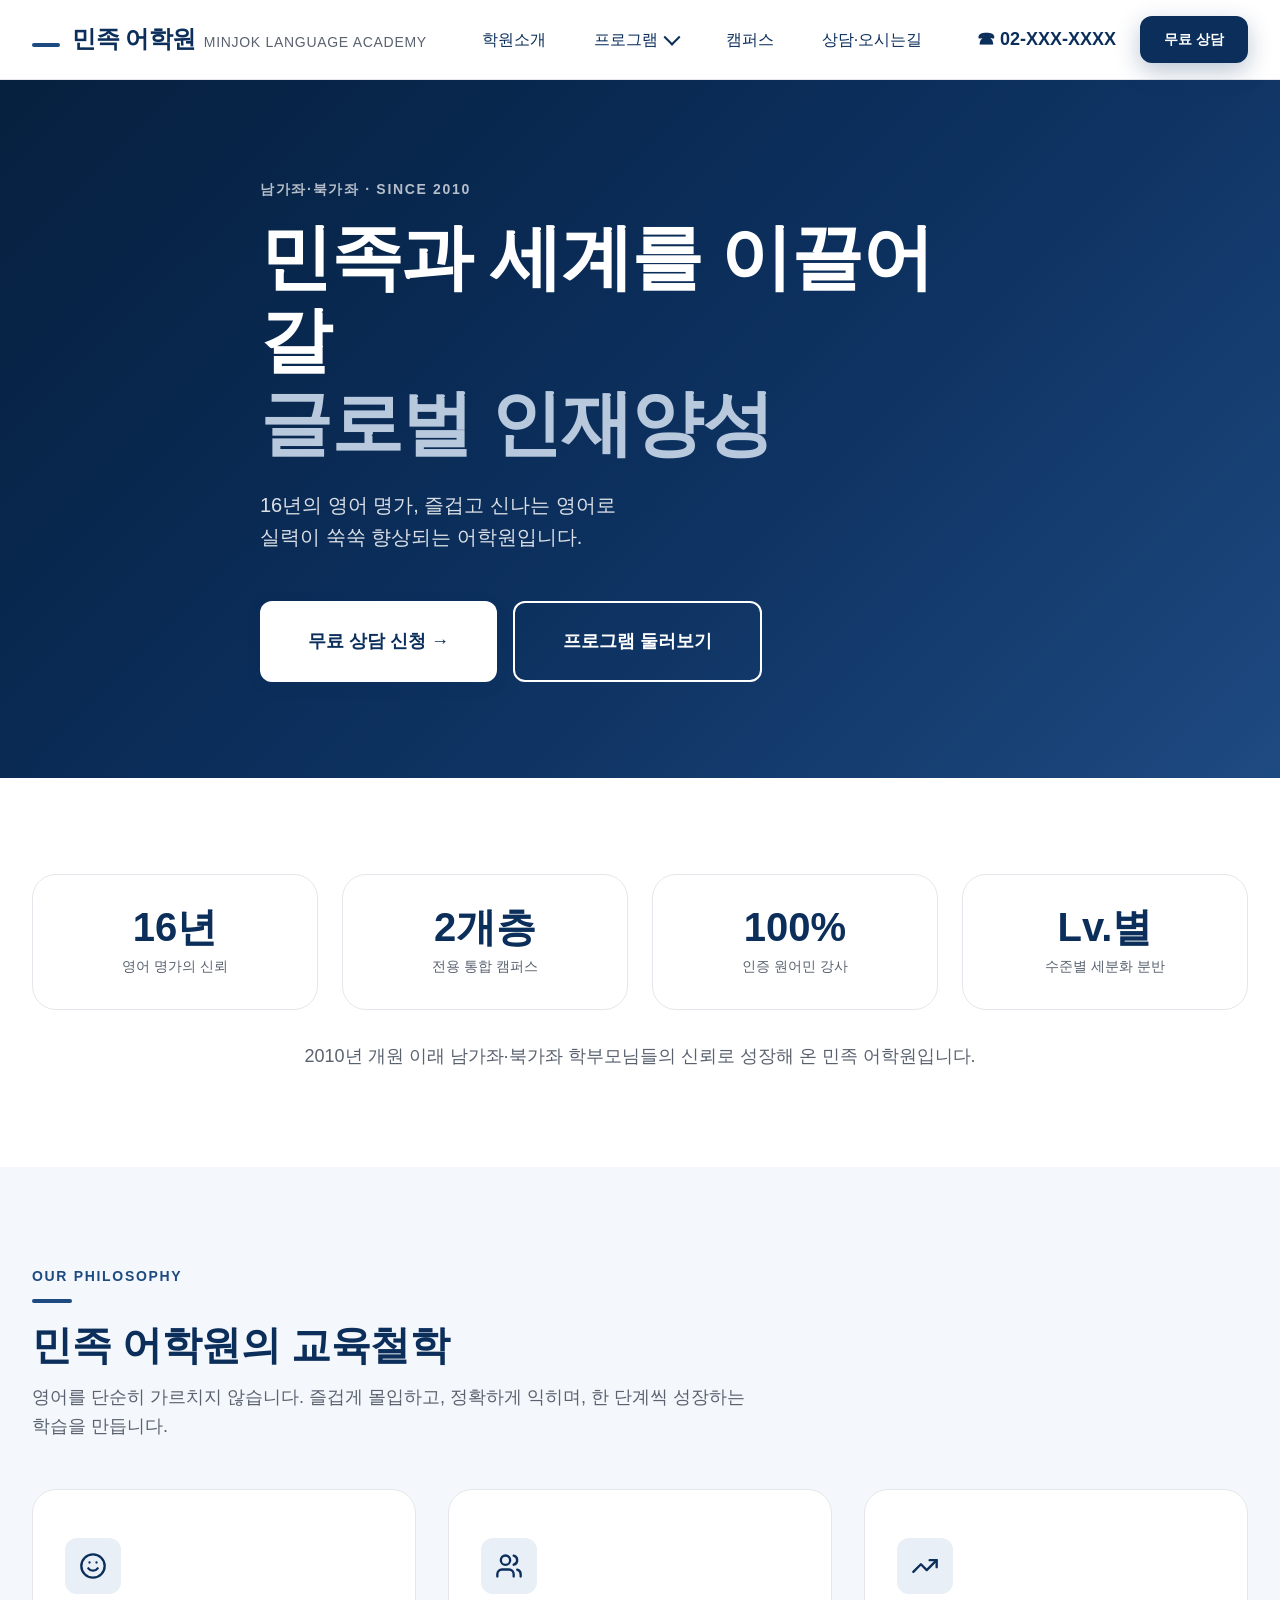
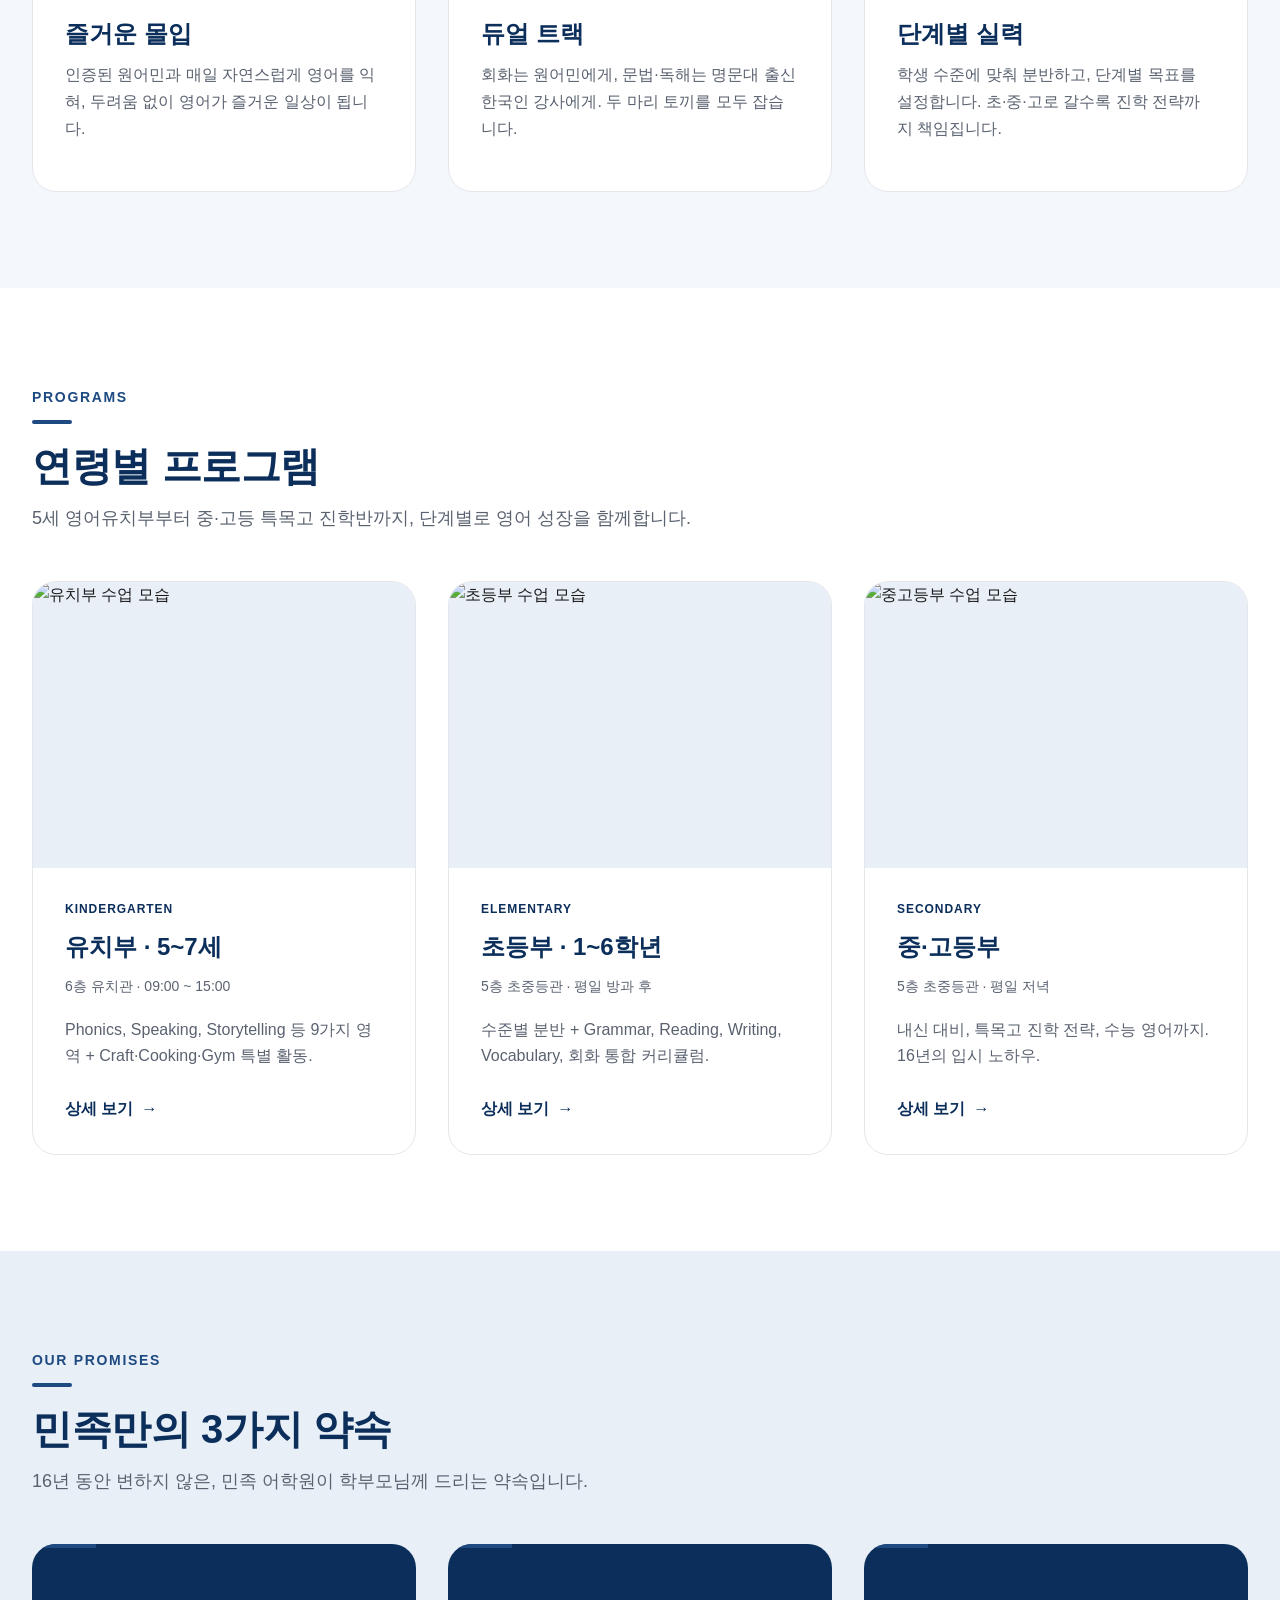
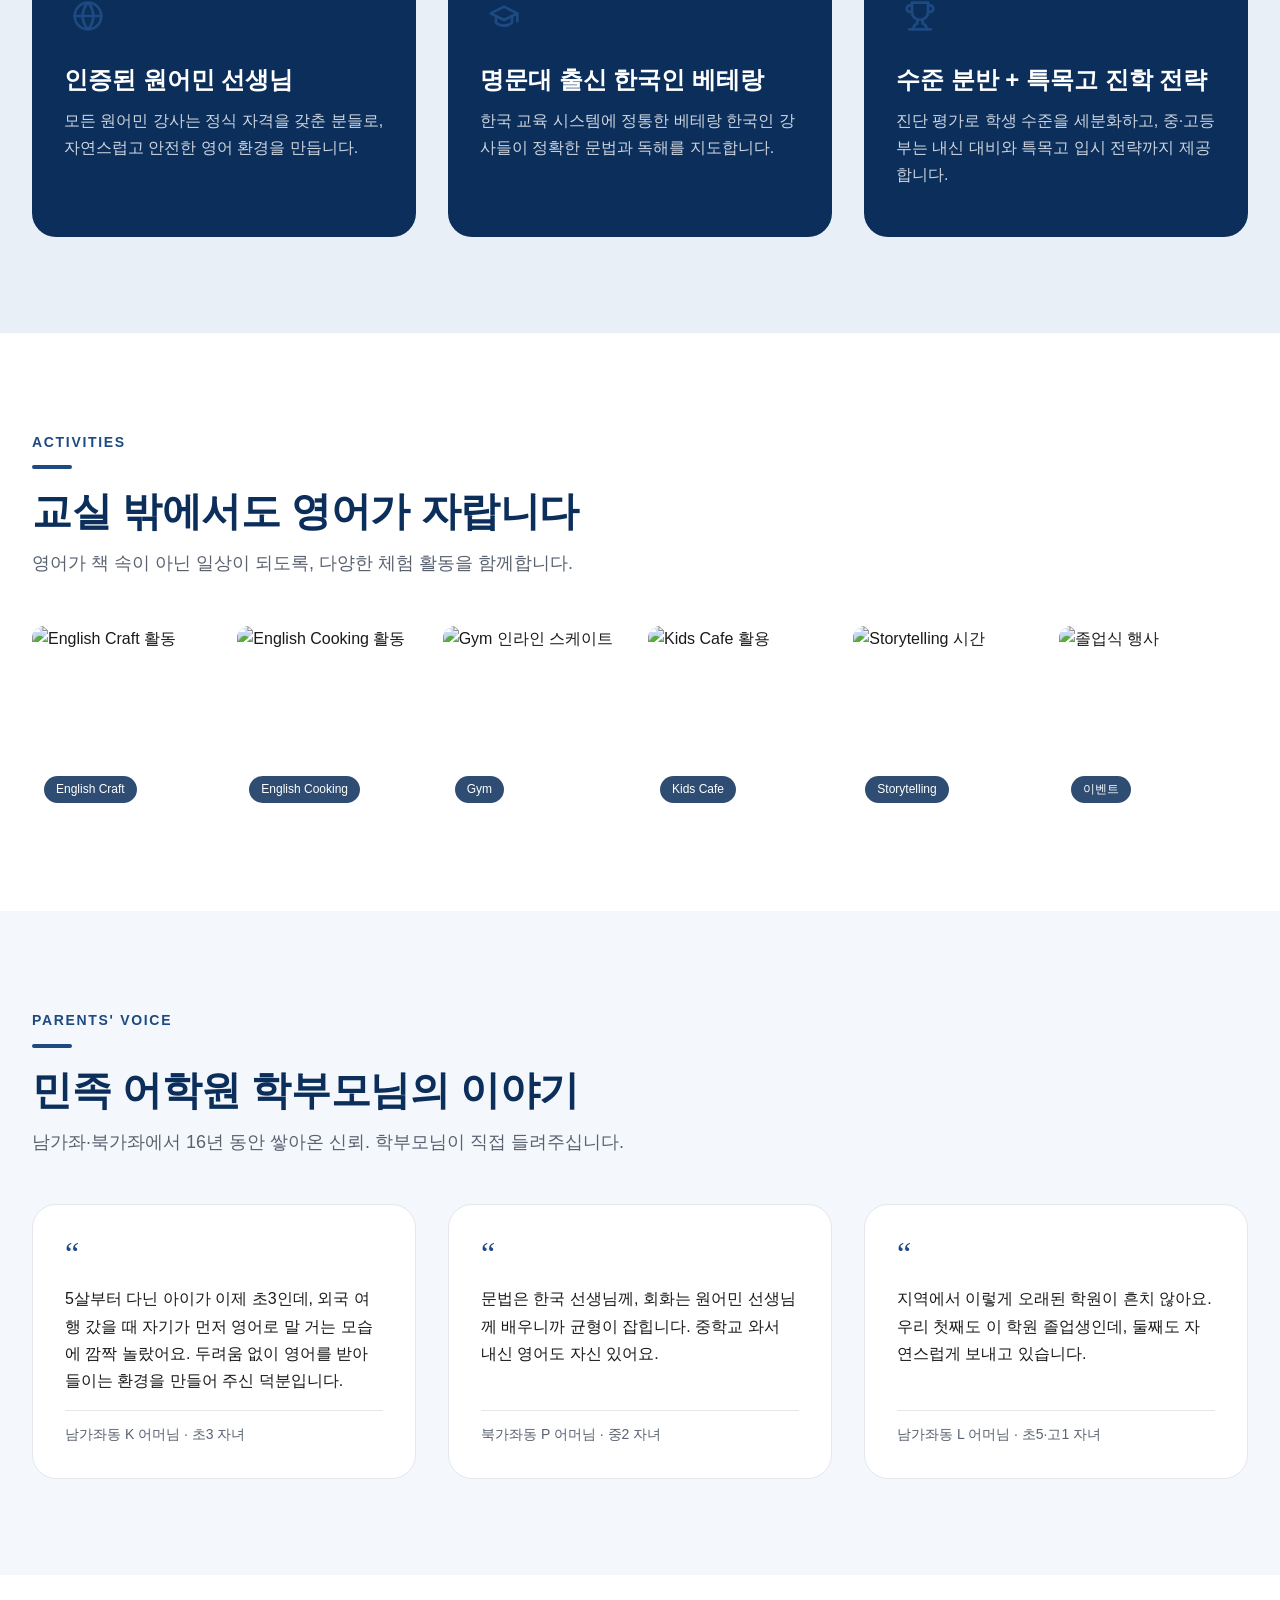
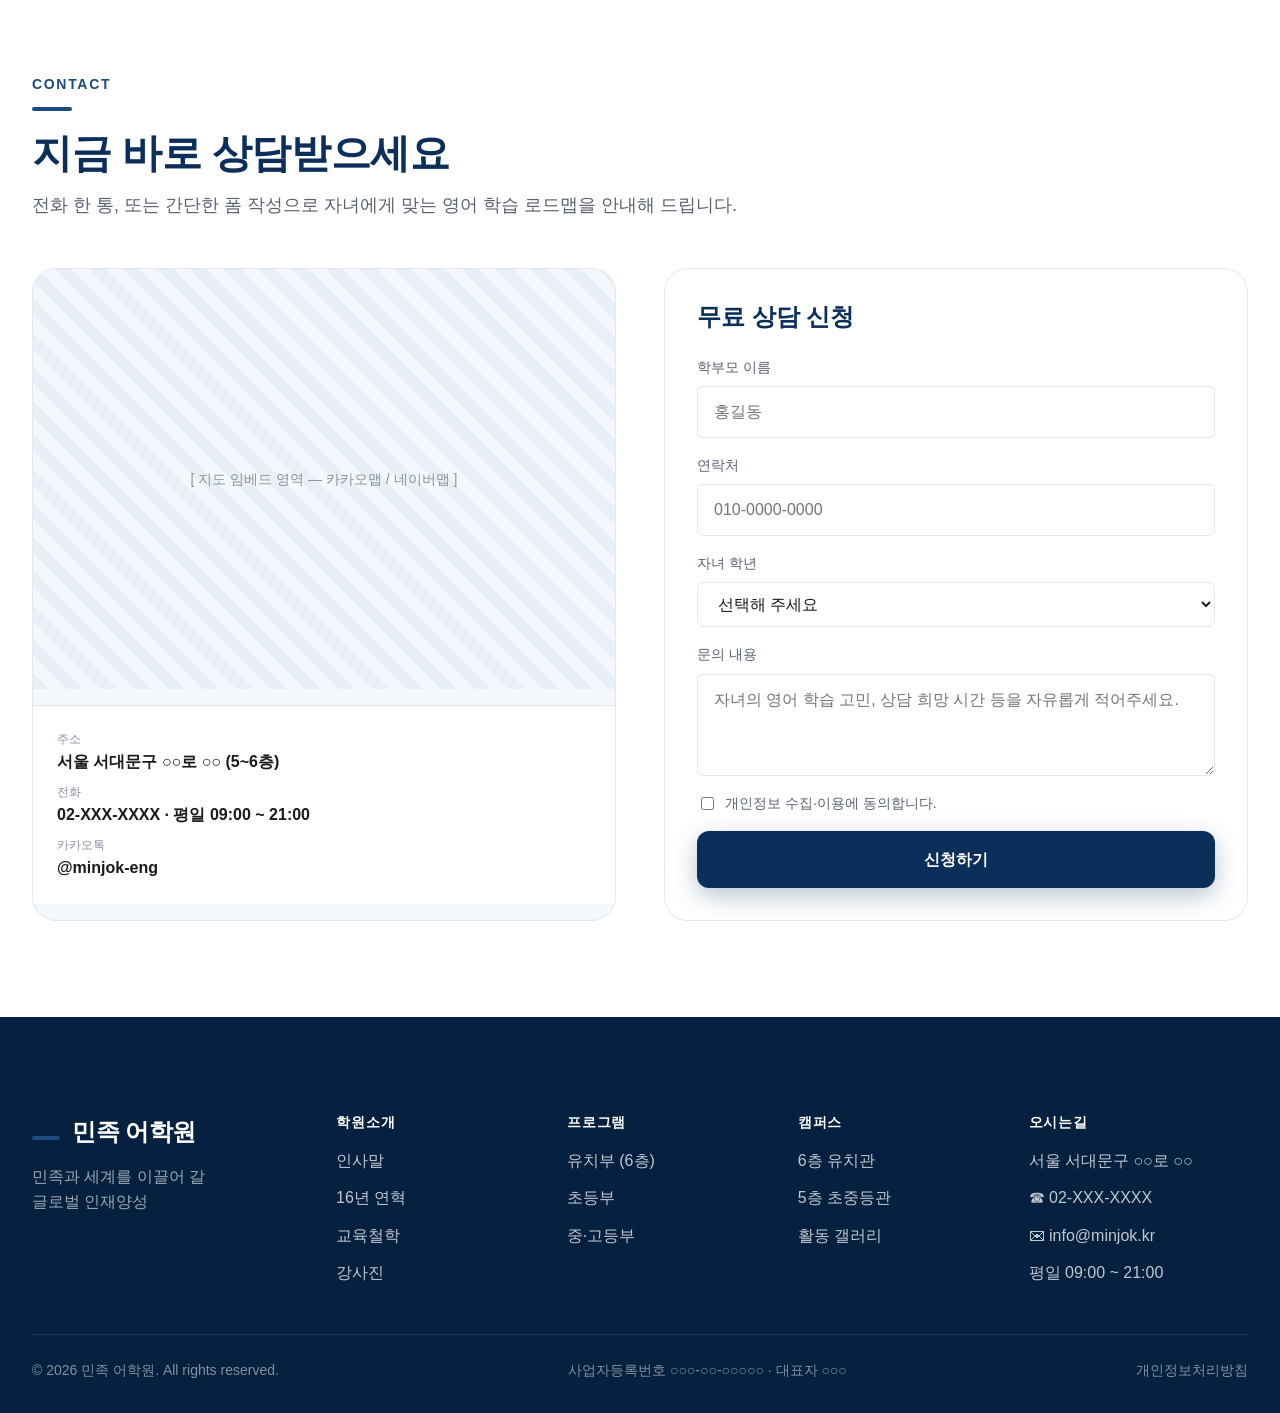
==== commit 363c84e0: "Prepare Hero background photo slot - .hero now has a dedicated .hero__bg layer that reads assets/img" ====
--- a/index.html
+++ b/index.html
@@ -11,15 +11,16 @@
 
   <link rel="preconnect" href="https://cdn.jsdelivr.net" crossorigin />
   <link rel="stylesheet" as="style" crossorigin href="https://cdn.jsdelivr.net/gh/orioncactus/pretendard@v1.3.9/dist/web/static/pretendard.min.css" />
-  <link rel="stylesheet" href="/assets/css/main.css" />
+  <link rel="stylesheet" href="assets/css/main.css" />
 </head>
 <body>
   <!-- 공통 헤더 -->
-  <div data-include="/partials/header.html"></div>
+  <div data-include="partials/header.html"></div>
 
   <main>
     <!-- ===== SECTION 1. Hero ===== -->
     <section class="hero" aria-label="메인 배너">
+      <div class="hero__bg" role="presentation"></div>
       <div class="container hero__inner">
         <span class="hero__eyebrow">남가좌·북가좌 · Since 2010</span>
         <h1>
@@ -298,8 +299,8 @@
   </main>
 
   <!-- 공통 푸터 -->
-  <div data-include="/partials/footer.html"></div>
-
-  <script src="/assets/js/main.js"></script>
+  <div data-include="partials/footer.html"></div>
+
+  <script src="assets/js/main.js"></script>
 </body>
 </html>
--- a/assets/css/main.css
+++ b/assets/css/main.css
@@ -452,21 +452,37 @@
   align-items: center;
   color: #fff;
   overflow: hidden;
+  /* Fallback gradient if photo missing */
   background: linear-gradient(135deg, #06203F 0%, #0B2E5B 50%, #1E4A82 100%);
 }
+.hero__bg {
+  /* Background photo layer.
+     Drop a 16:9 image at  assets/img/hero.jpg (or .webp/.png) and it appears.
+     If the file is missing the gradient above is shown. */
+  position: absolute;
+  inset: 0;
+  background-image: url('assets/img/hero.jpg');
+  background-size: cover;
+  background-position: center;
+  z-index: 0;
+}
 .hero::after {
-  /* placeholder image overlay - replace with real photo */
+  /* Dark gradient overlay for text legibility on top of the photo */
   content: "";
   position: absolute;
   inset: 0;
-  background-image:
-    radial-gradient(circle at 20% 30%, rgba(201, 169, 97, 0.15) 0%, transparent 40%),
-    radial-gradient(circle at 80% 70%, rgba(30, 74, 130, 0.4) 0%, transparent 40%);
+  background: linear-gradient(
+    135deg,
+    rgba(6, 32, 63, 0.88) 0%,
+    rgba(11, 46, 91, 0.72) 45%,
+    rgba(30, 74, 130, 0.55) 100%
+  );
+  z-index: 1;
   pointer-events: none;
 }
 .hero__inner {
   position: relative;
-  z-index: 1;
+  z-index: 2;
   padding: var(--sp-9) 0;
   max-width: 760px;
 }
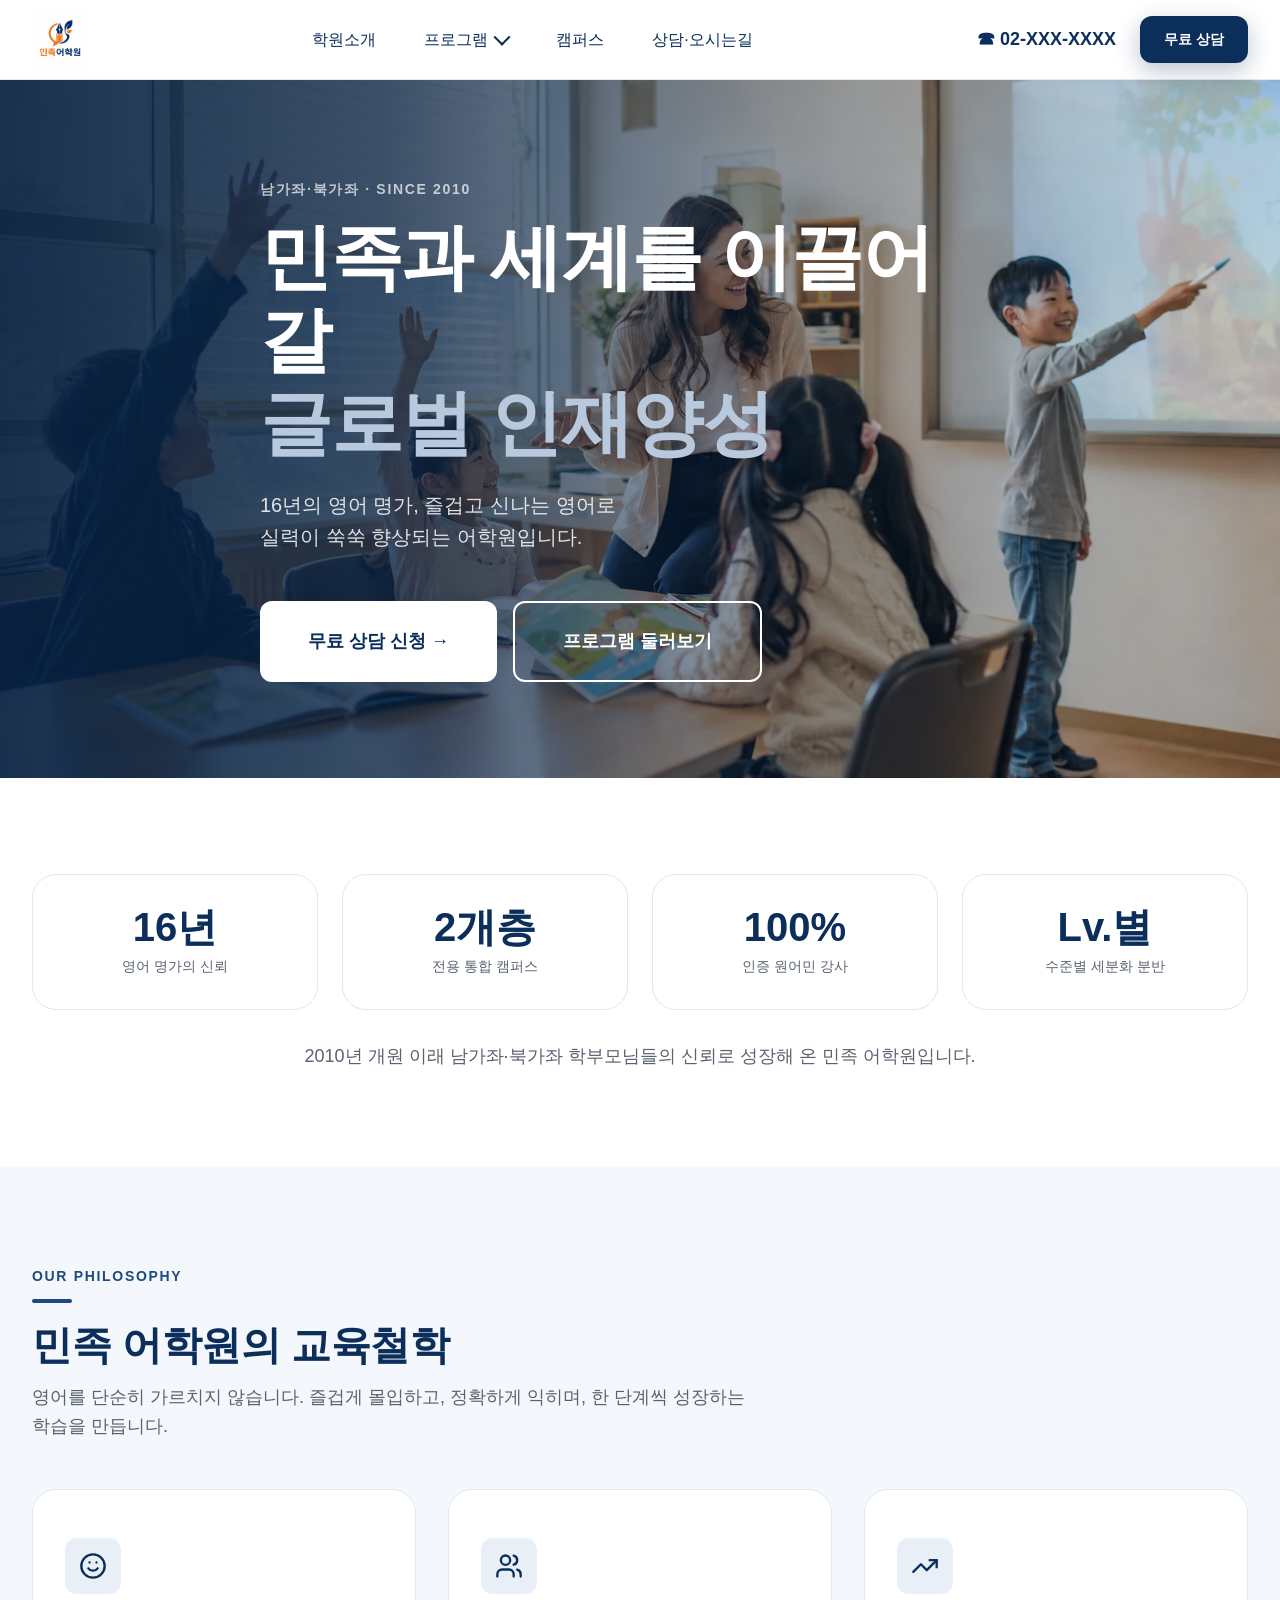
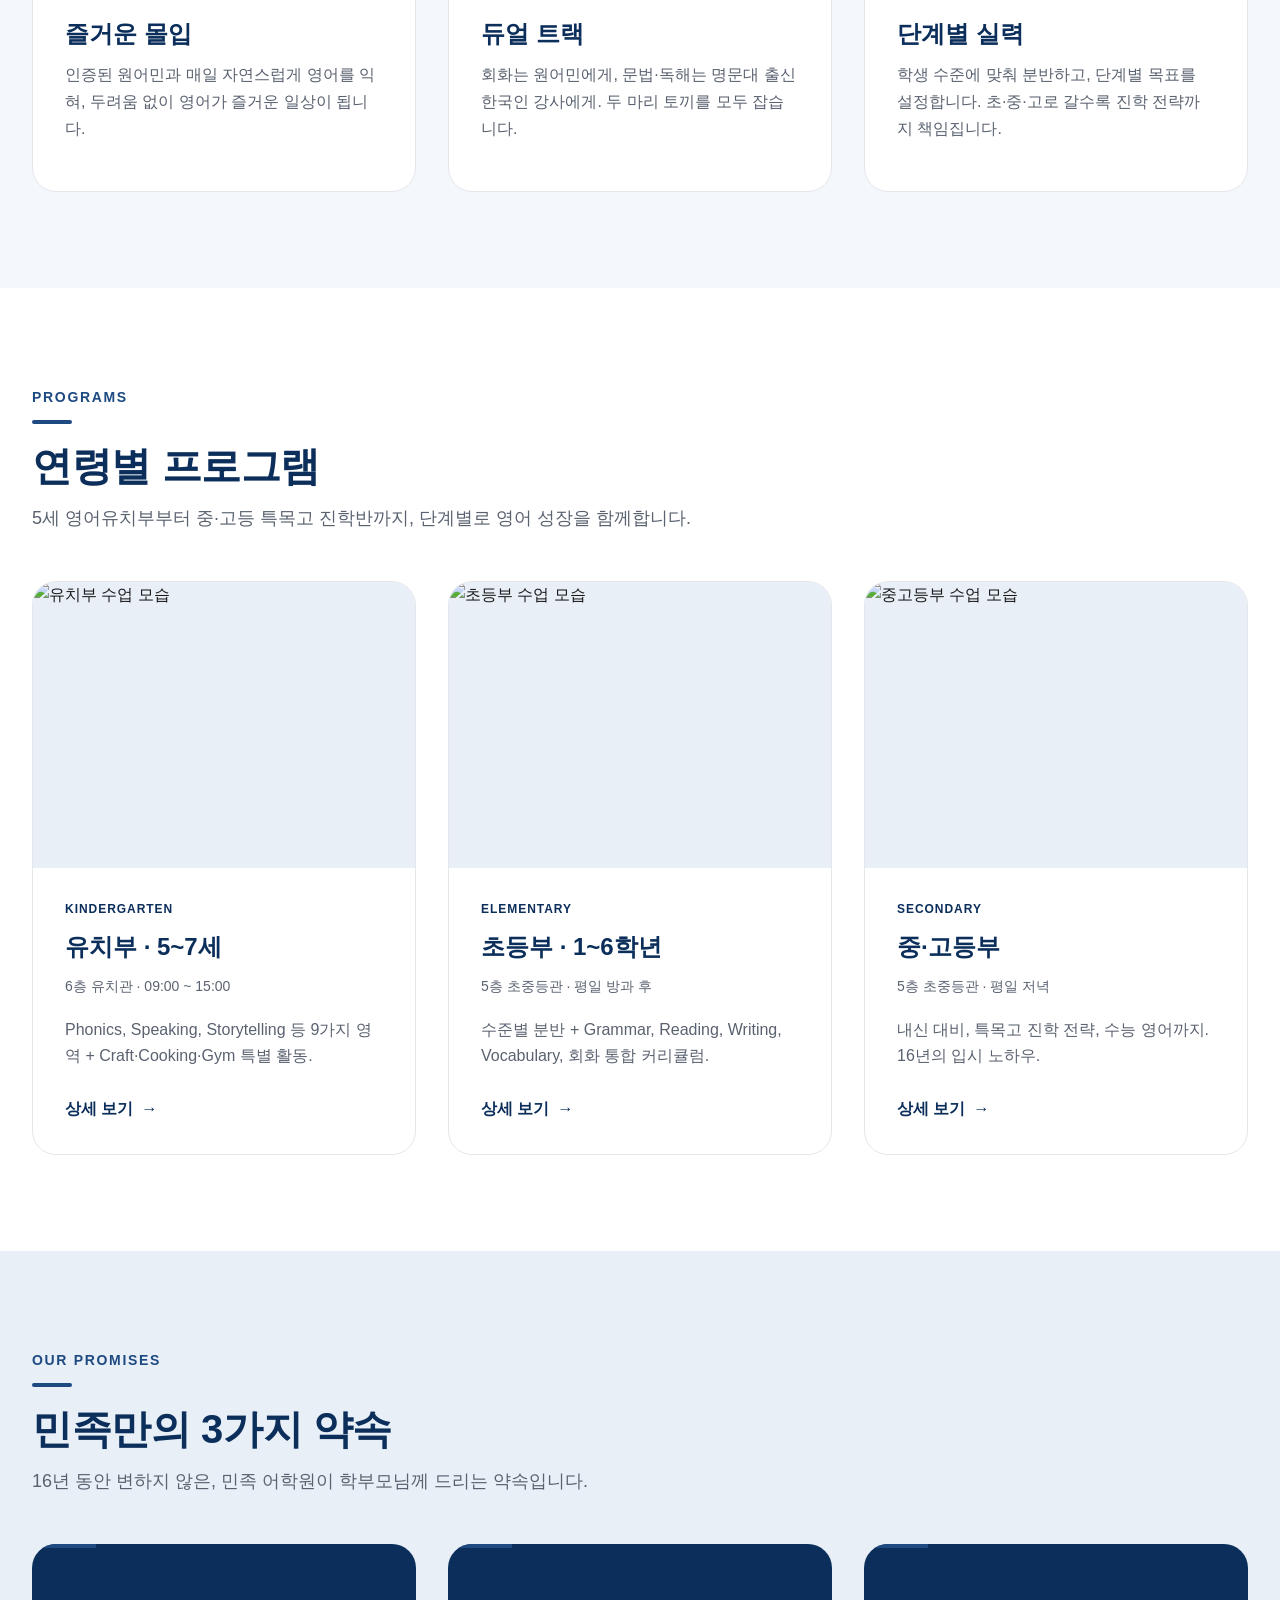
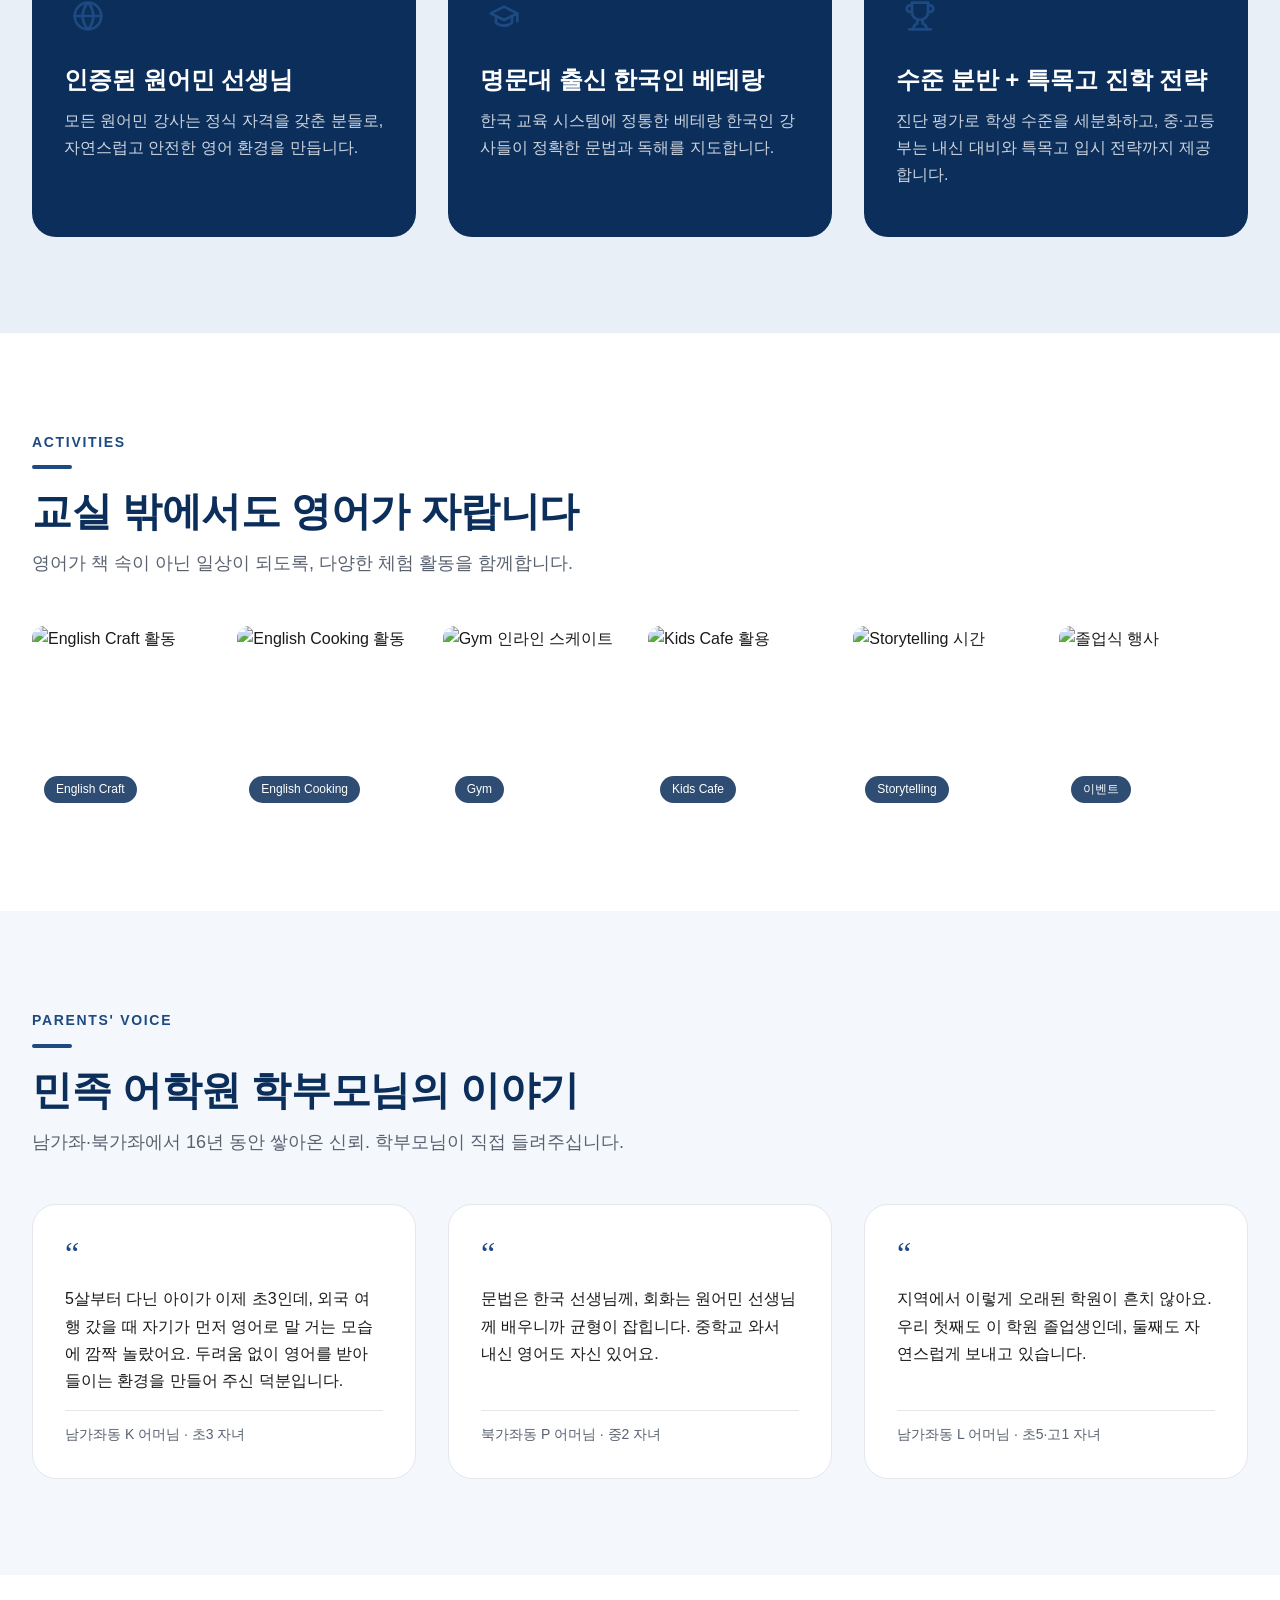
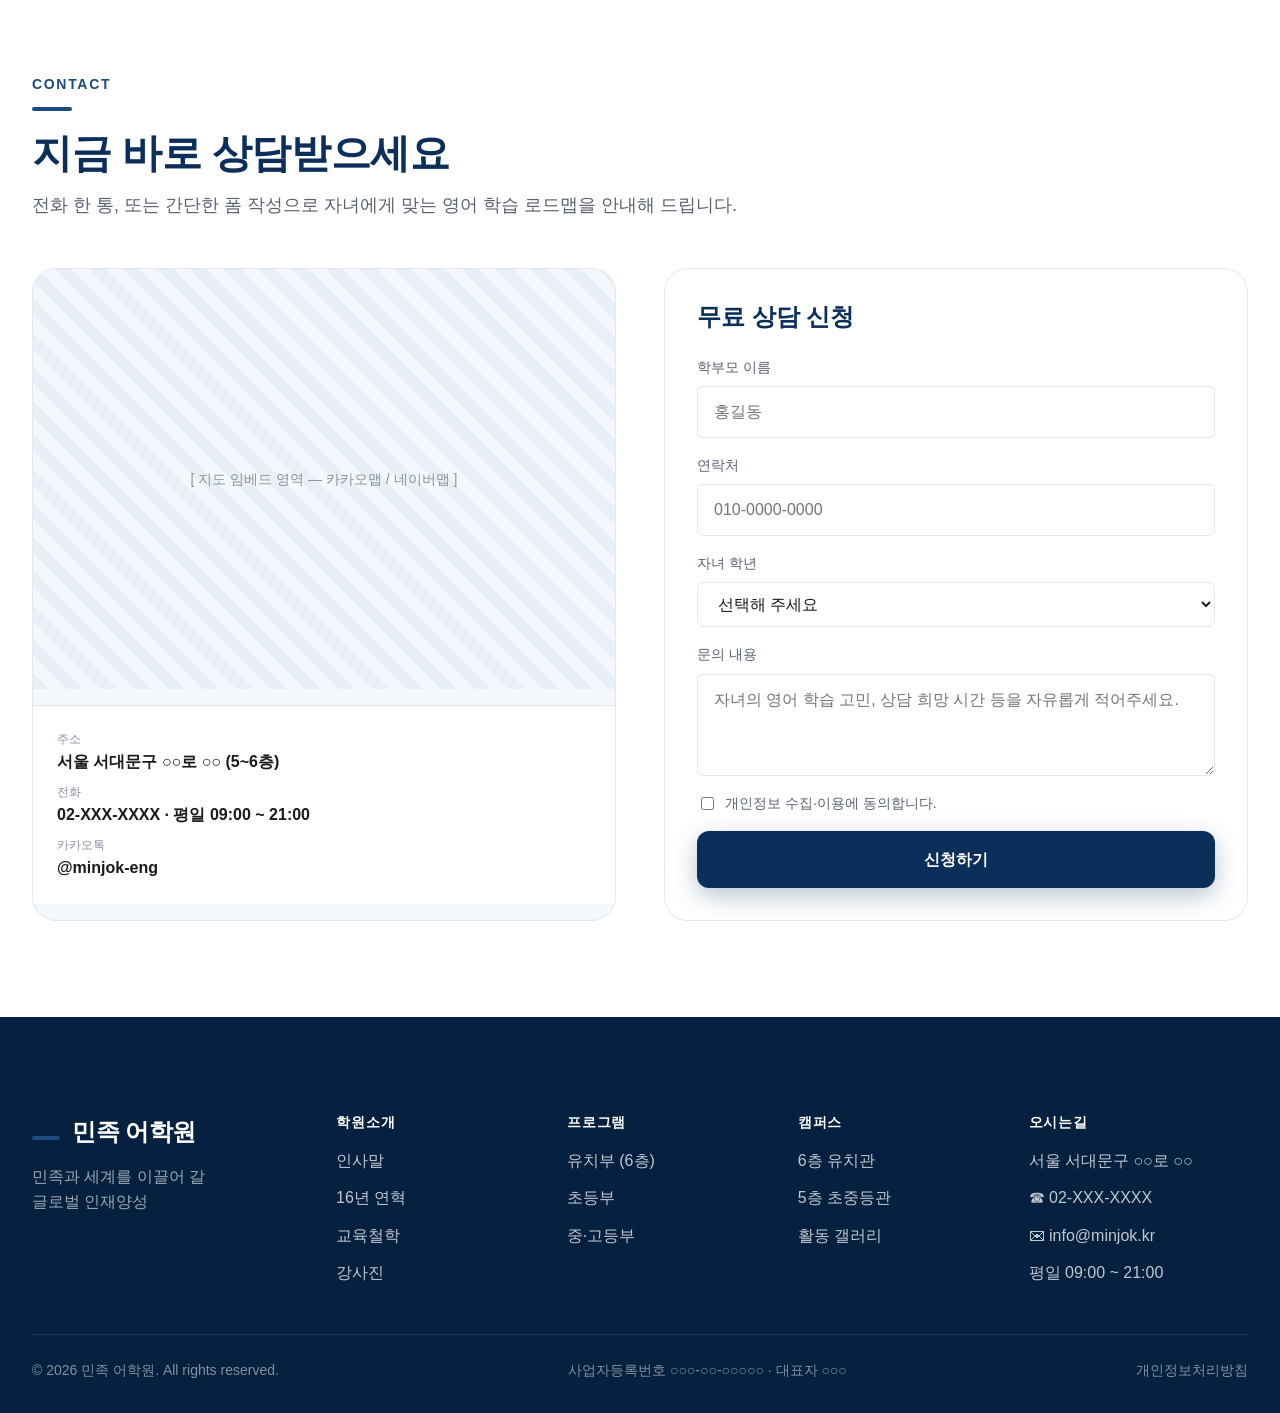
==== commit 19b2f430: "Add favicon set (browser tab + iOS home screen icon) Generated four sizes from the existing logo.web" ====
--- a/index.html
+++ b/index.html
@@ -12,6 +12,11 @@
   <link rel="preconnect" href="https://cdn.jsdelivr.net" crossorigin />
   <link rel="stylesheet" as="style" crossorigin href="https://cdn.jsdelivr.net/gh/orioncactus/pretendard@v1.3.9/dist/web/static/pretendard.min.css" />
   <link rel="stylesheet" href="assets/css/main.css" />
+
+  <link rel="icon" type="image/png" sizes="32x32" href="assets/img/favicon-32.png" />
+  <link rel="icon" type="image/png" sizes="16x16" href="assets/img/favicon-16.png" />
+  <link rel="apple-touch-icon" sizes="180x180" href="assets/img/apple-touch-icon.png" />
+  <link rel="shortcut icon" href="assets/img/favicon.ico" />
 </head>
 <body>
   <!-- 공통 헤더 -->
--- a/assets/css/main.css
+++ b/assets/css/main.css
@@ -300,6 +300,19 @@
   color: var(--color-primary);
   letter-spacing: -0.02em;
 }
+/* Image-based brand (header). Footer keeps the text variant. */
+.brand--logo {
+  align-items: center;
+  gap: 0;
+}
+.brand--logo img {
+  height: 56px;
+  width: auto;
+  display: block;
+}
+@media (max-width: 767px) {
+  .brand--logo img { height: 44px; }
+}
 .brand__mark {
   display: inline-block;
   width: 28px;
@@ -456,29 +469,43 @@
   background: linear-gradient(135deg, #06203F 0%, #0B2E5B 50%, #1E4A82 100%);
 }
 .hero__bg {
-  /* Background photo layer.
-     Drop a 16:9 image at  assets/img/hero.jpg (or .webp/.png) and it appears.
-     If the file is missing the gradient above is shown. */
+  /* Background photo layer. Replace assets/img/hero.png (or .jpg/.webp)
+     and adjust the url() if you change the extension.
+     NOTE: url() in CSS resolves relative to the CSS file itself
+     (assets/css/main.css), so we go up one level to reach assets/img/. */
   position: absolute;
   inset: 0;
-  background-image: url('assets/img/hero.jpg');
+  background-image: url('../img/hero.webp');
   background-size: cover;
-  background-position: center;
+  background-position: center right;
   z-index: 0;
 }
 .hero::after {
-  /* Dark gradient overlay for text legibility on top of the photo */
+  /* Horizontal gradient overlay:
+     - left side darker so the slogan stays legible
+     - right side mostly clear so the photo's main subject is visible */
   content: "";
   position: absolute;
   inset: 0;
   background: linear-gradient(
-    135deg,
-    rgba(6, 32, 63, 0.88) 0%,
-    rgba(11, 46, 91, 0.72) 45%,
-    rgba(30, 74, 130, 0.55) 100%
+    90deg,
+    rgba(6, 32, 63, 0.92) 0%,
+    rgba(6, 32, 63, 0.78) 30%,
+    rgba(6, 32, 63, 0.35) 65%,
+    rgba(6, 32, 63, 0.10) 100%
   );
   z-index: 1;
   pointer-events: none;
+}
+@media (max-width: 767px) {
+  /* On mobile the text overlaps the whole image, so darken uniformly */
+  .hero::after {
+    background: linear-gradient(
+      180deg,
+      rgba(6, 32, 63, 0.78) 0%,
+      rgba(6, 32, 63, 0.80) 100%
+    );
+  }
 }
 .hero__inner {
   position: relative;
@@ -516,6 +543,10 @@
 @media (max-width: 767px) {
   .hero { min-height: 520px; }
   .hero__sub { font-size: var(--fs-base); }
+  /* Center the slogan / sub / CTA on mobile */
+  .hero__inner { text-align: center; max-width: none; }
+  .hero__sub { margin-left: auto; margin-right: auto; }
+  .hero__actions { justify-content: center; }
 }
 
 /* -----------------------------
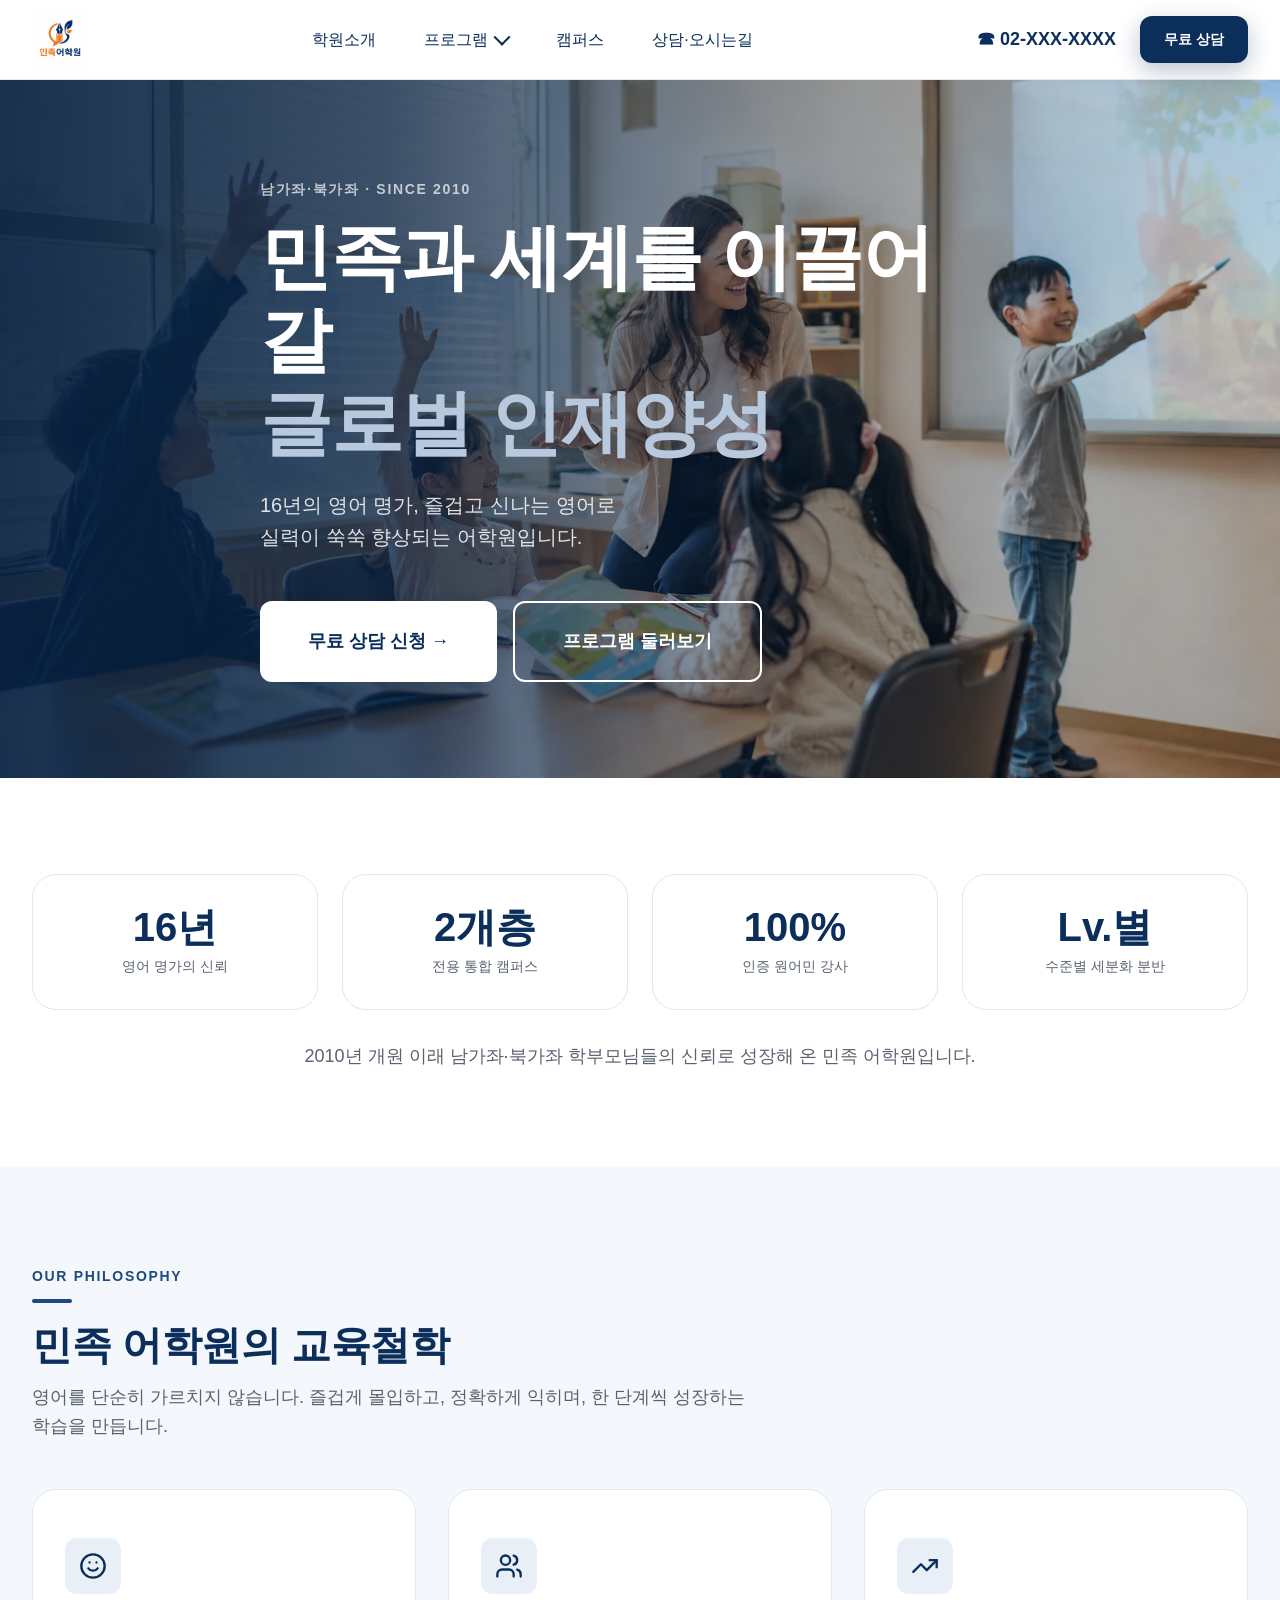
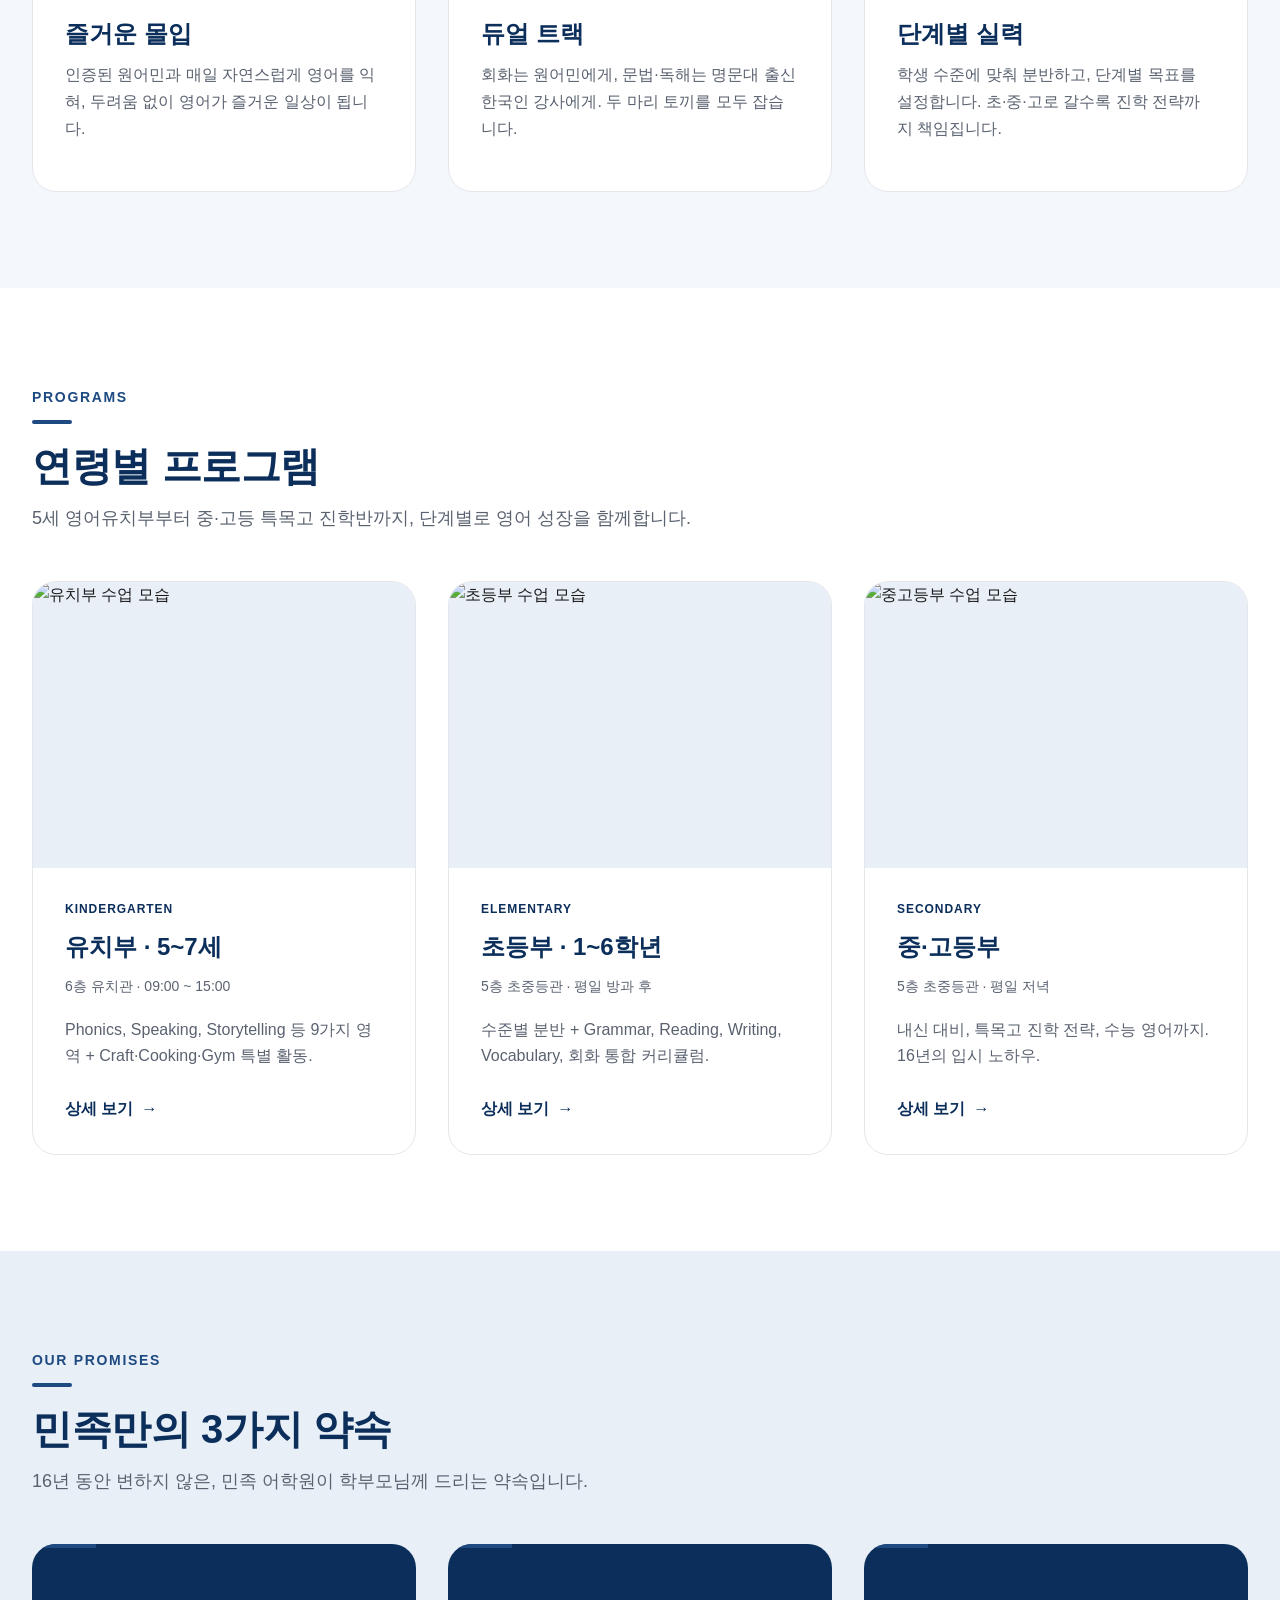
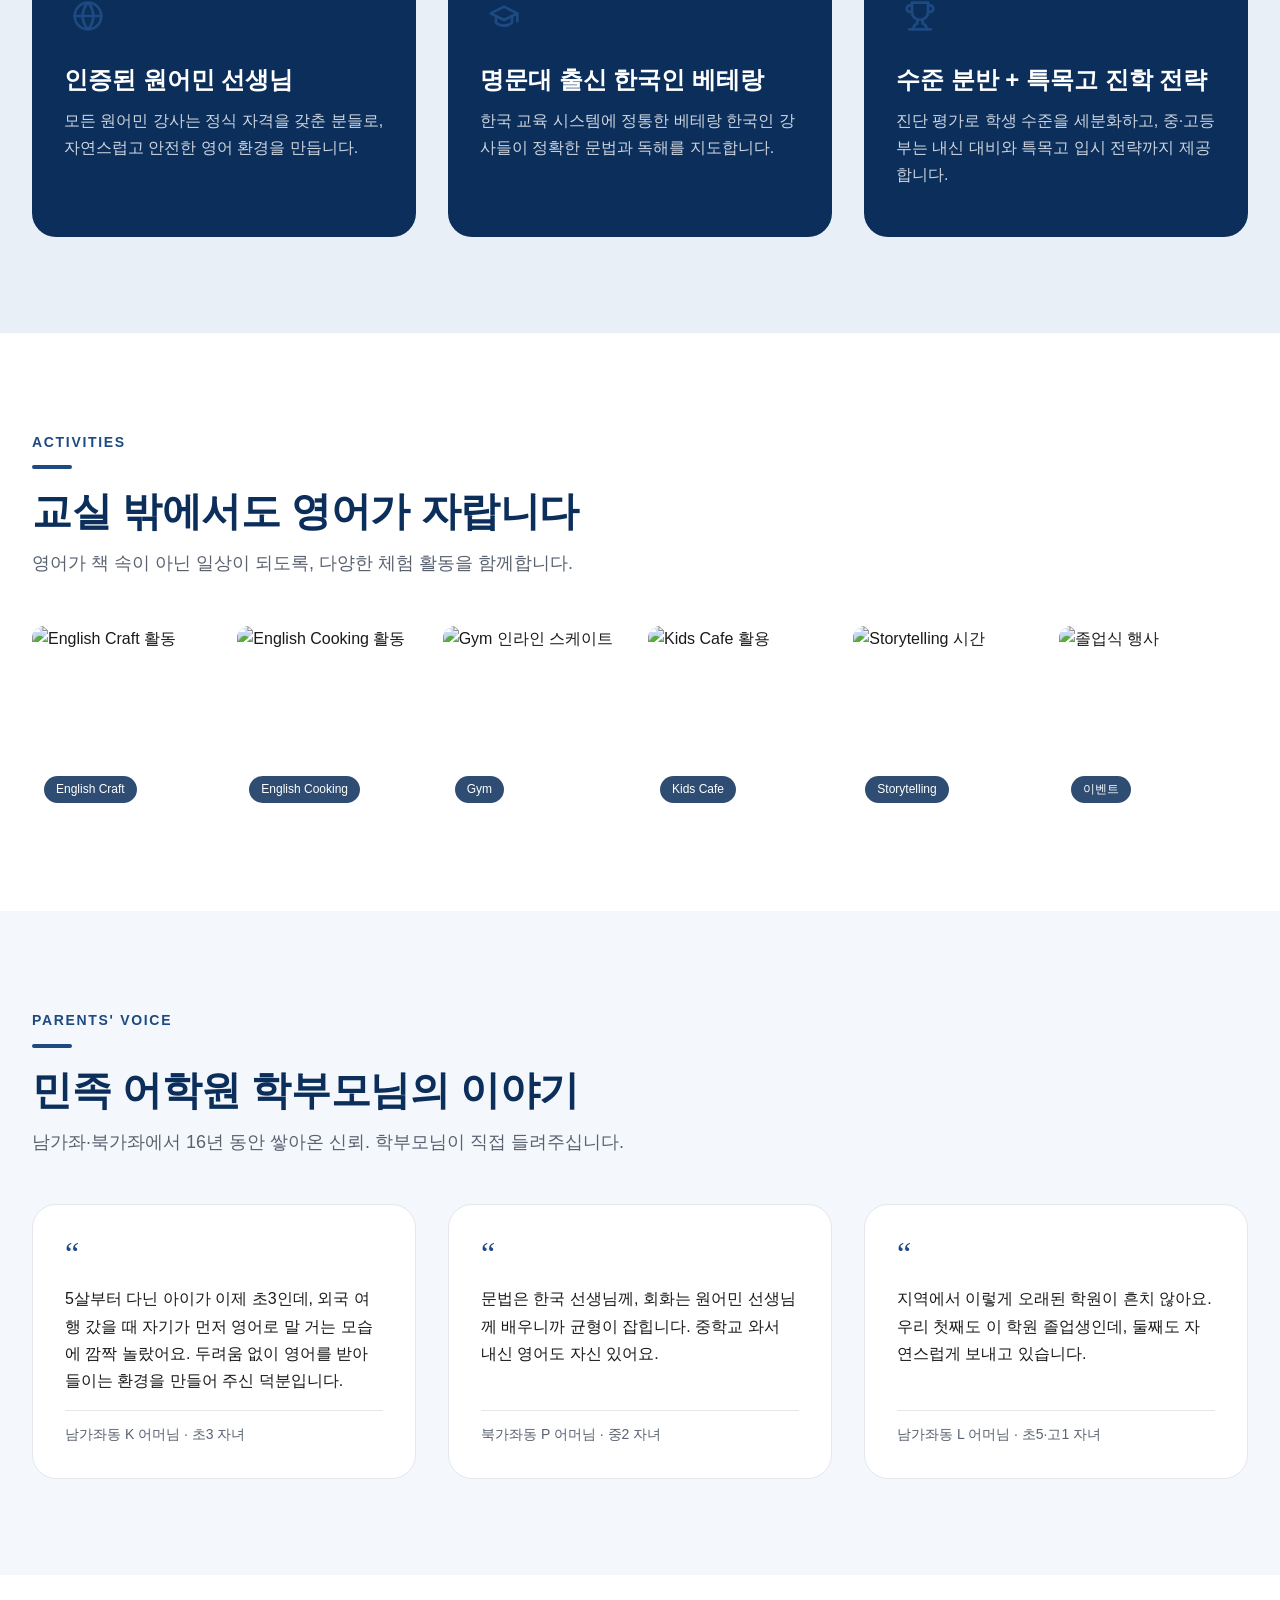
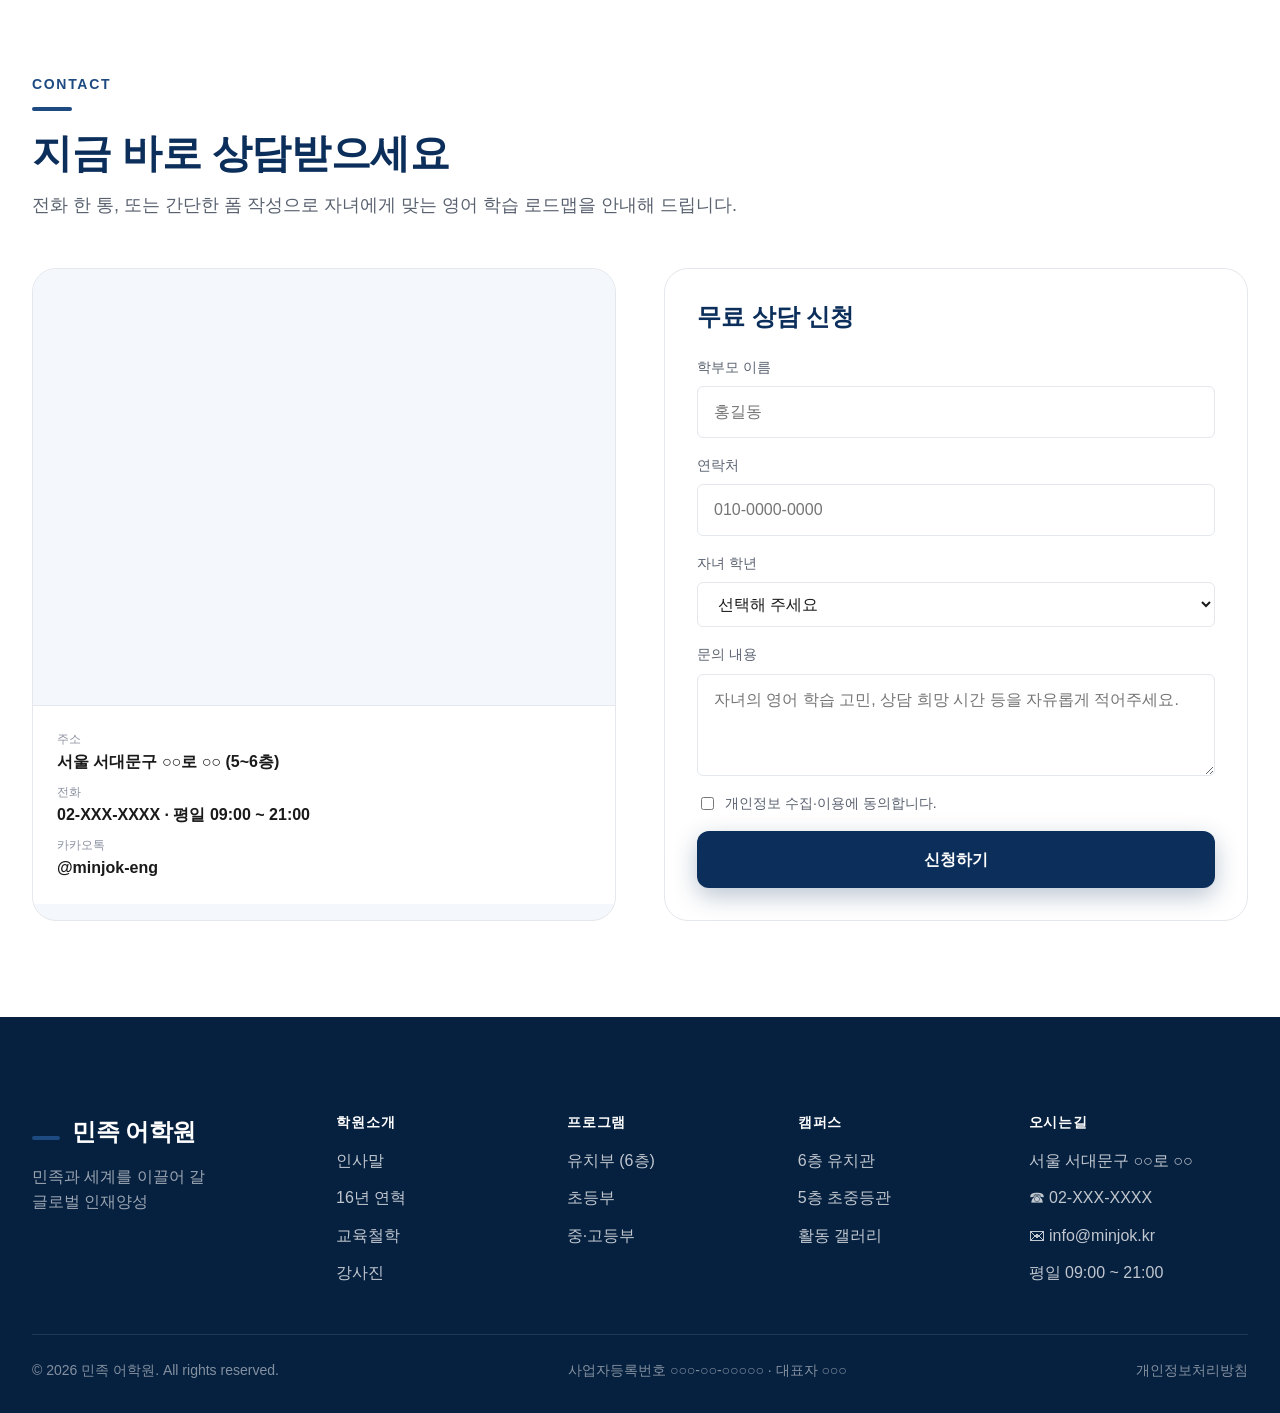
==== commit 3d7f4f97: "Embed KakaoMap "지도 퍼가기" widget in index.html + contact.html - Replaced the striped placeholder in .m" ====
--- a/index.html
+++ b/index.html
@@ -250,7 +250,18 @@
 
         <div class="contact-grid">
           <div class="map-card">
-            <div class="map-card__map" aria-label="지도">[ 지도 임베드 영역 — 카카오맵 / 네이버맵 ]</div>
+            <div class="map-card__map" aria-label="민족 어학원 위치 — 카카오맵">
+              <div id="daumRoughmapContainer1778644390294" class="root_daum_roughmap root_daum_roughmap_landing"></div>
+              <script charset="UTF-8" class="daum_roughmap_loader_script" src="https://ssl.daumcdn.net/dmaps/map_js_init/roughmapLoader.js"></script>
+              <script charset="UTF-8">
+                new daum.roughmap.Lander({
+                  "timestamp" : "1778644390294",
+                  "key" : "nbjqnodgg5w",
+                  "mapWidth" : "640",
+                  "mapHeight" : "360"
+                }).render();
+              </script>
+            </div>
             <dl class="map-card__info">
               <div><dt>주소</dt><dd>서울 서대문구 ○○로 ○○ (5~6층)</dd></div>
               <div><dt>전화</dt><dd><a href="tel:02-XXX-XXXX">02-XXX-XXXX</a> · 평일 09:00 ~ 21:00</dd></div>
--- a/assets/css/main.css
+++ b/assets/css/main.css
@@ -789,19 +789,26 @@
 }
 .map-card__map {
   flex: 1;
-  min-height: 320px;
-  background:
-    repeating-linear-gradient(
-      45deg,
-      var(--color-bg-cool) 0 12px,
-      var(--color-bg-soft) 12px 24px
-    );
+  min-height: 360px;
+  position: relative;
   display: flex;
   align-items: center;
   justify-content: center;
   color: var(--color-text-mute);
   font-size: var(--fs-sm);
-}
+  background: var(--color-bg-soft);
+  overflow: hidden;
+}
+/* Force the Kakao "지도 퍼가기" widget to fill the responsive parent.
+   The widget hard-codes mapWidth/mapHeight inline, so we override
+   with !important on its container chain. */
+.map-card__map .root_daum_roughmap,
+.map-card__map .root_daum_roughmap .wrap_map {
+  width: 100% !important;
+  height: 100% !important;
+}
+.map-card__map .root_daum_roughmap { min-height: 360px; }
+.map-card__map .root_daum_roughmap .wrap_map { min-height: 320px; }
 .map-card__info {
   padding: var(--sp-5);
   border-top: 1px solid var(--color-border);
